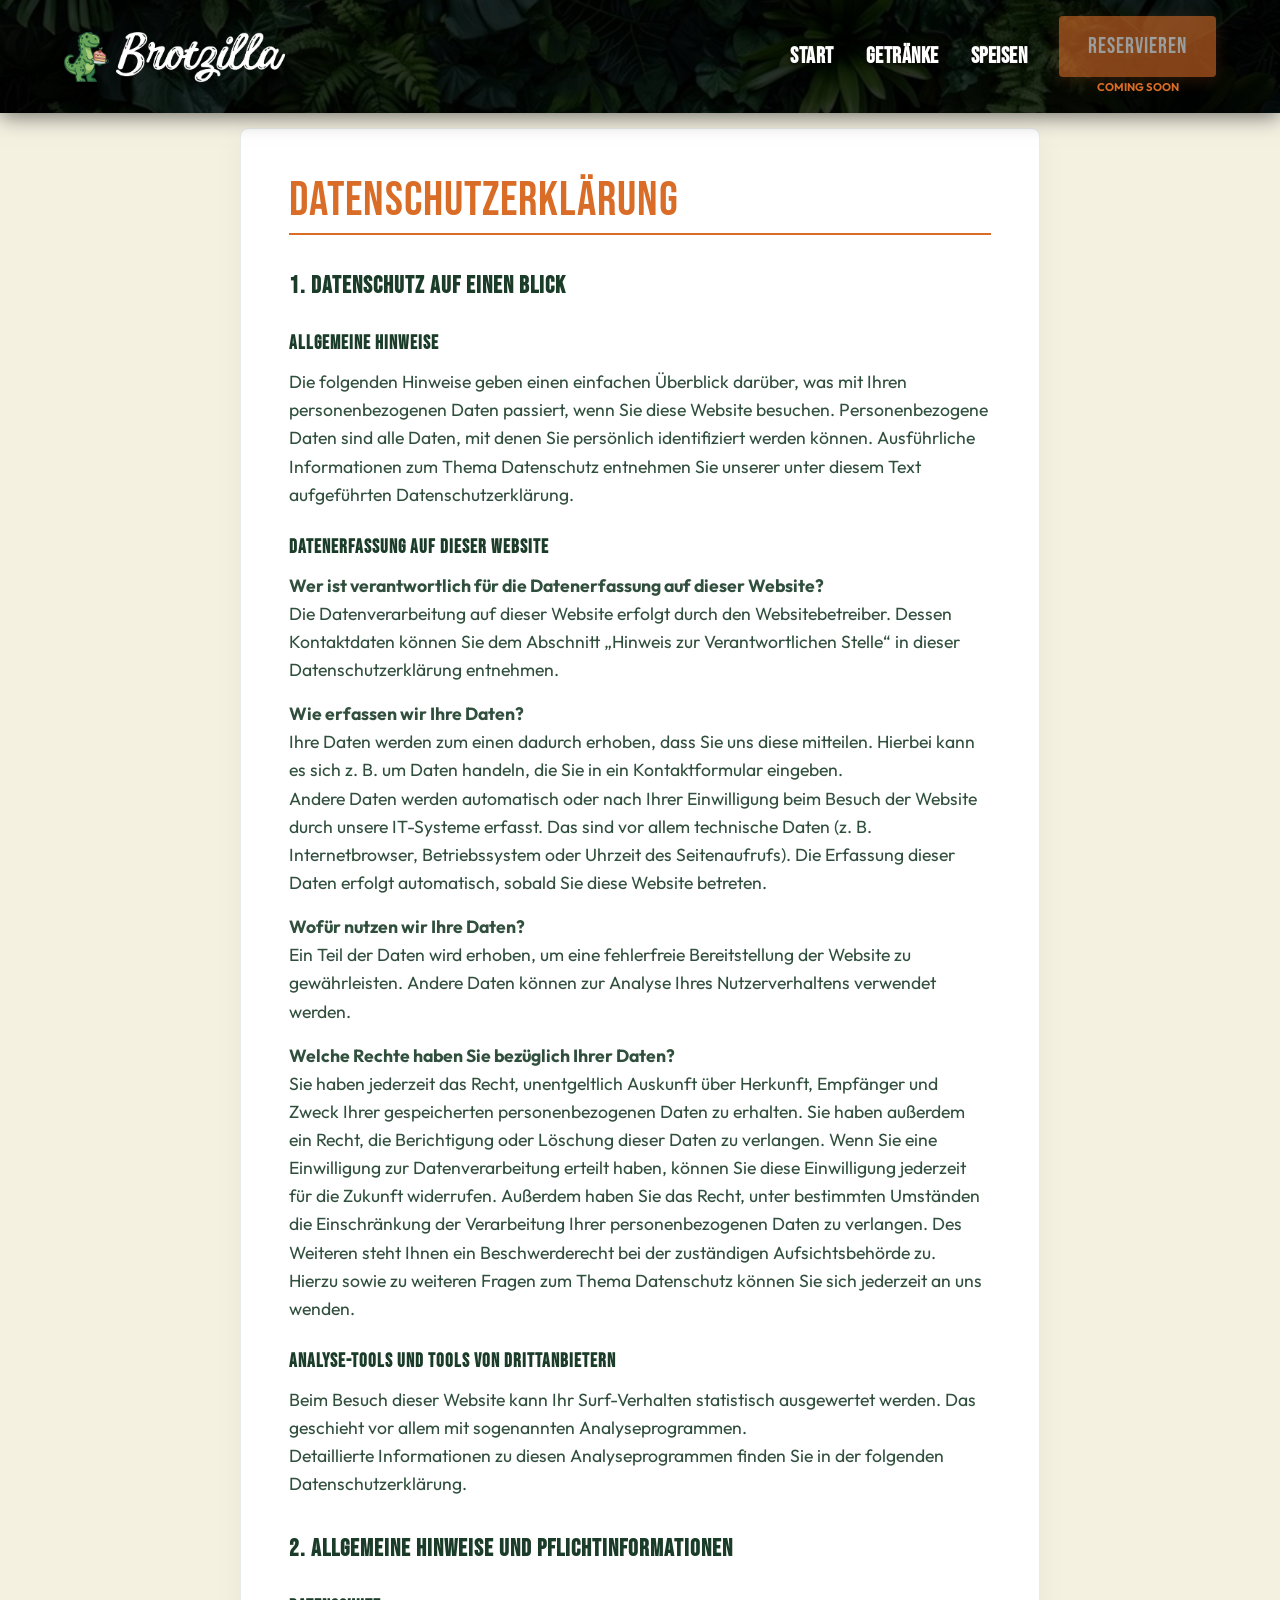
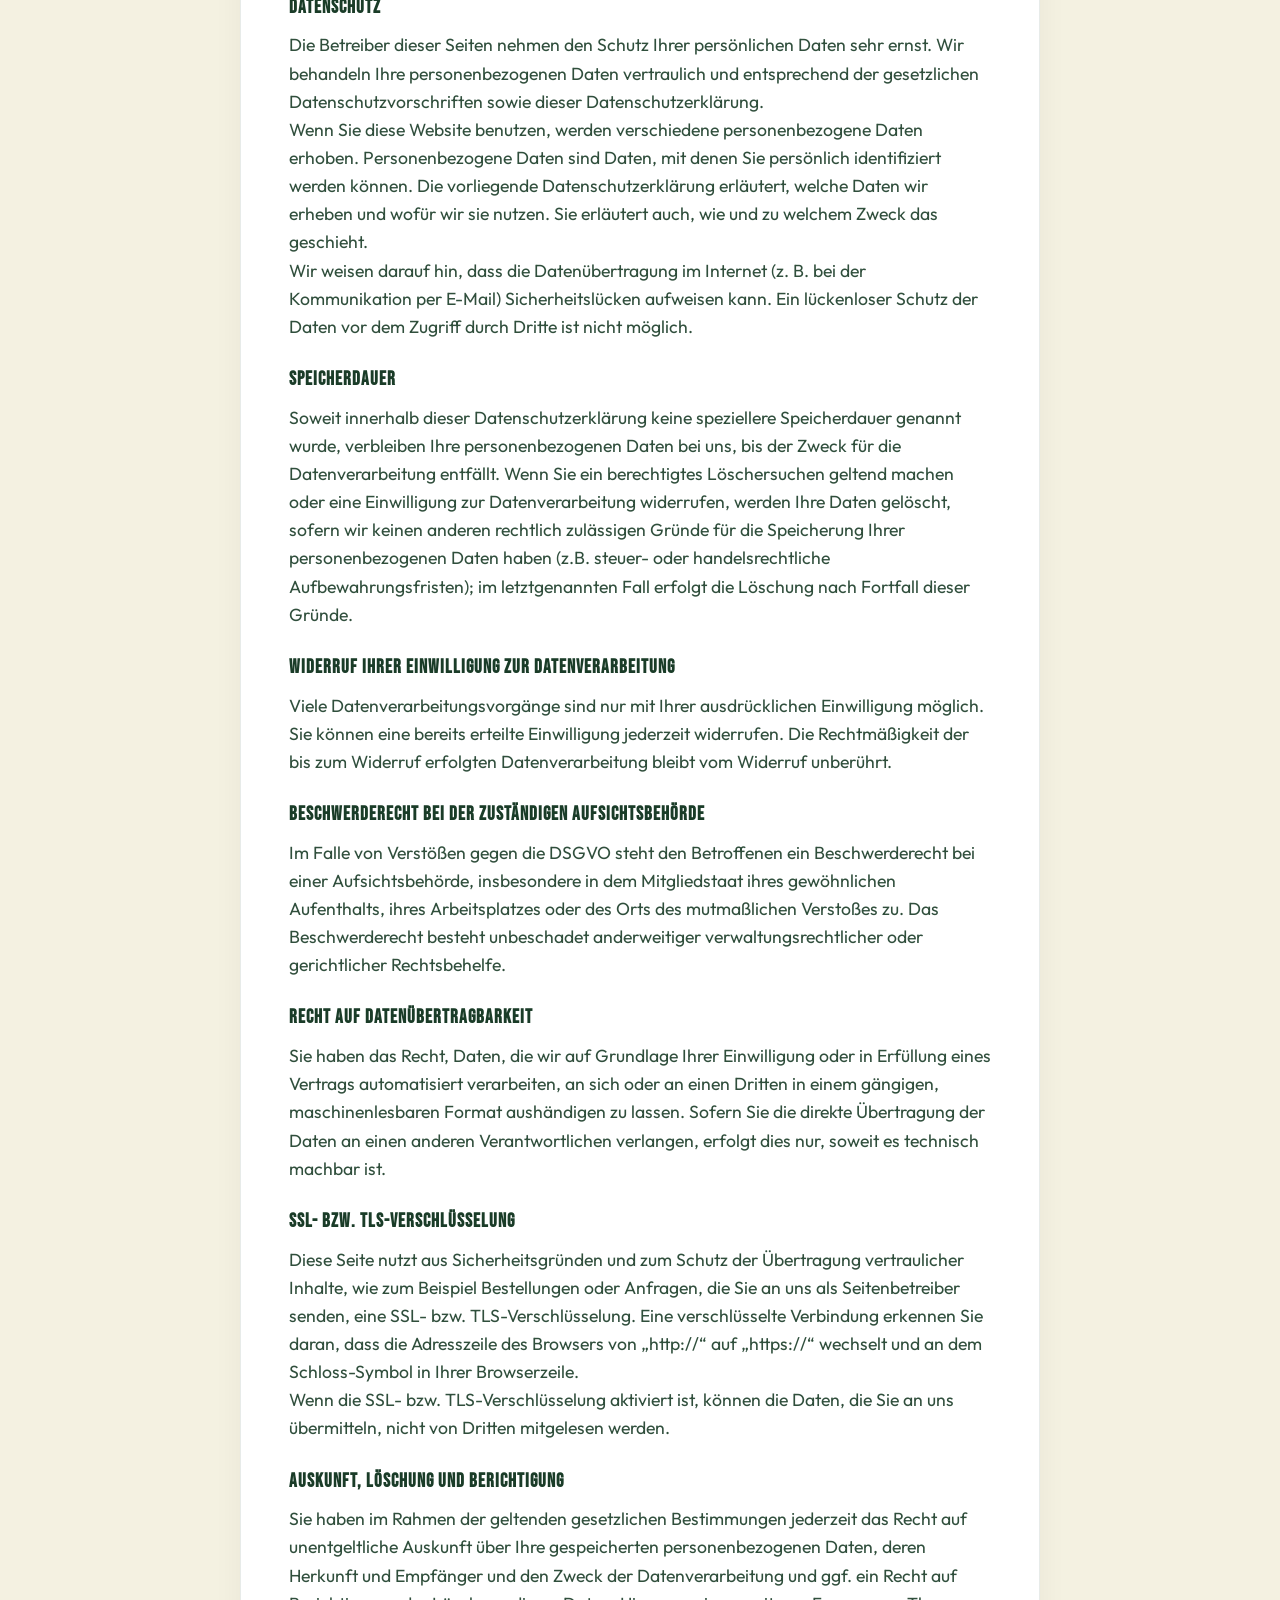
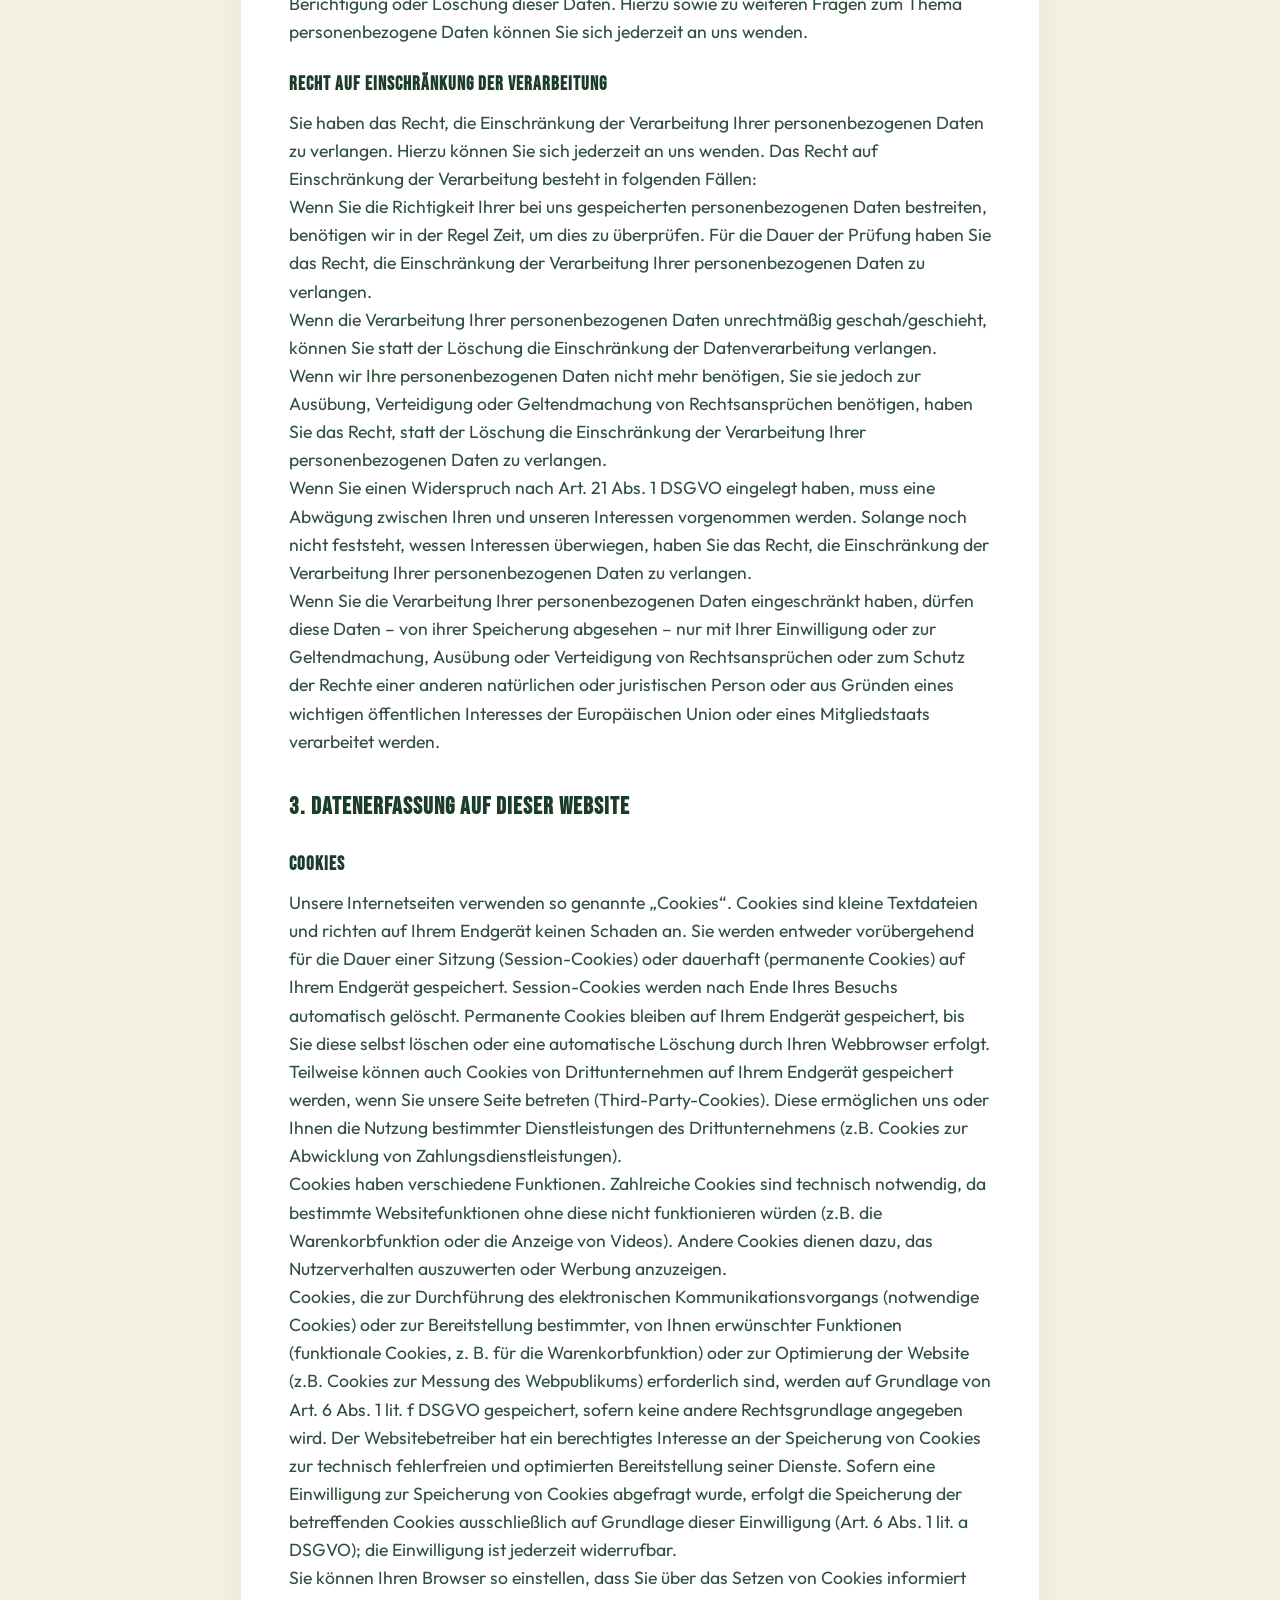
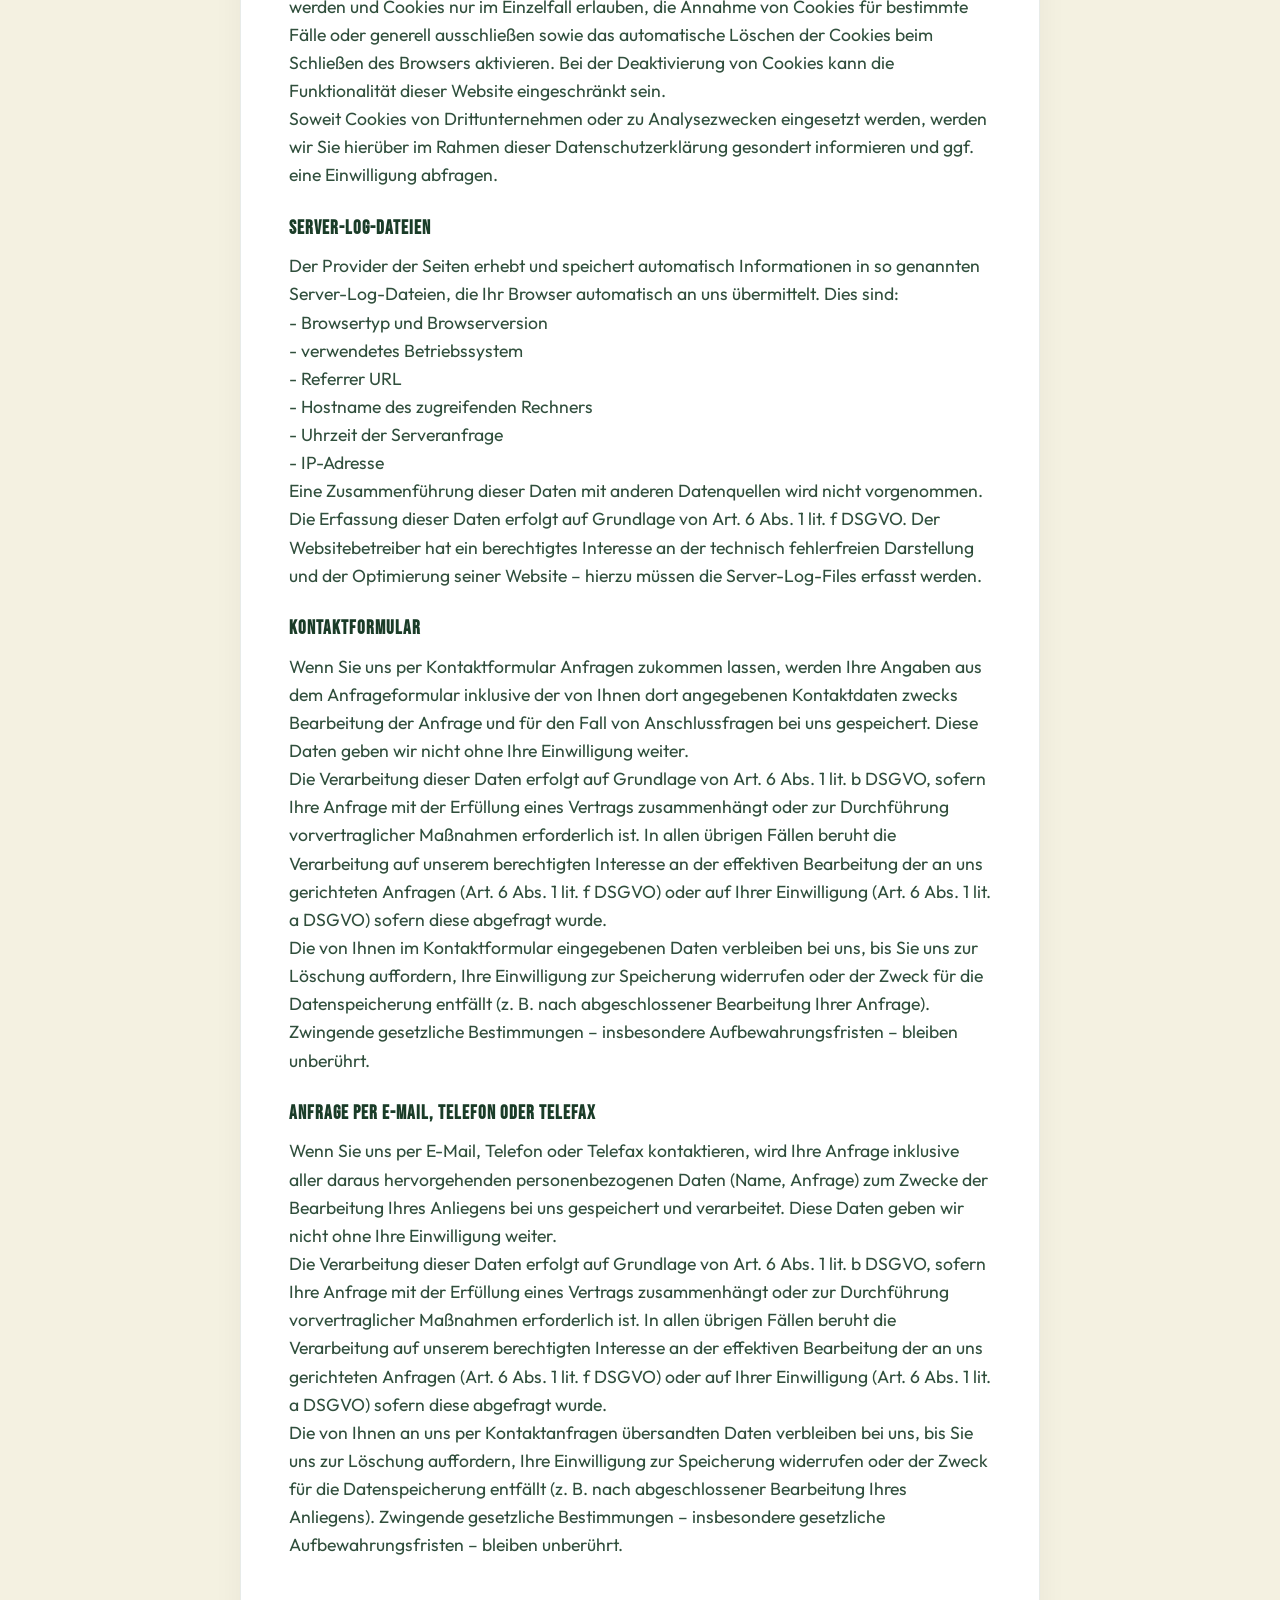
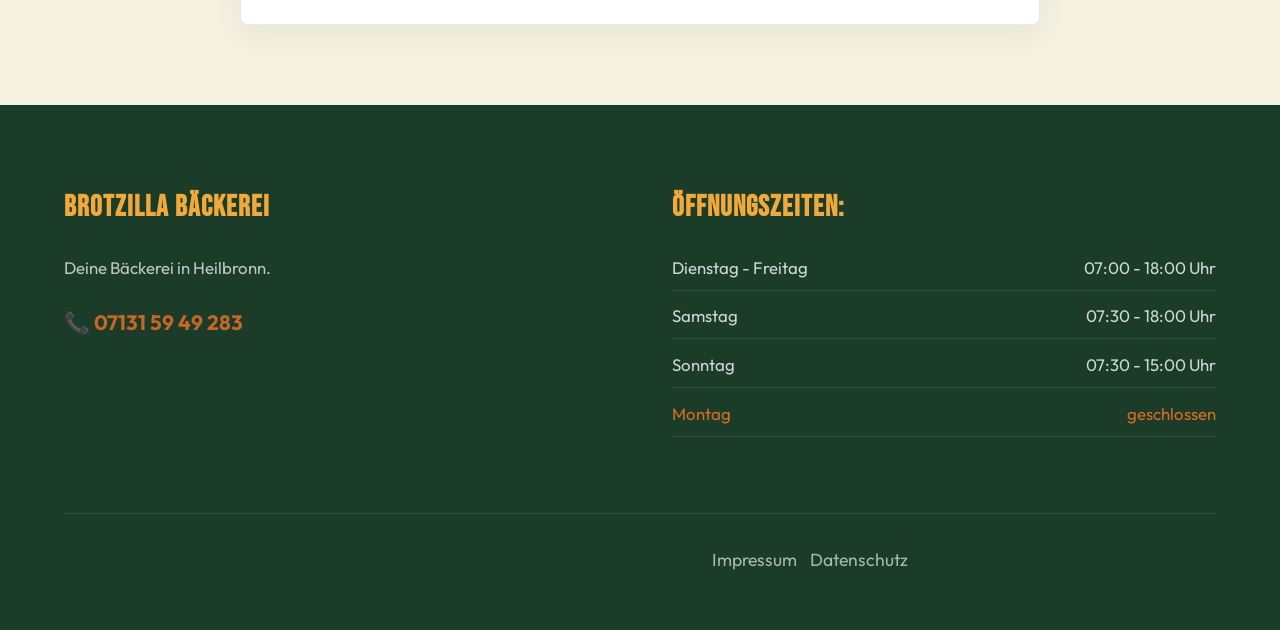
==== datenschutz.html @ c5f0e525 "Feat: Design-Fixes, Impressum, Datenschutz und Oeffnungszeiten" ====
<!DOCTYPE html>
<html lang="de">
<head>
    <meta charset="UTF-8">
    <meta name="viewport" content="width=device-width, initial-scale=1.0">
    <title>Datenschutzerklärung - Brotzilla</title>
    <meta name="description" content="Datenschutzerklärung der Brotzilla Bäckerei.">
    <link href="https://fonts.googleapis.com/css2?family=Bebas+Neue&family=Outfit:wght@300;400;600;800&display=swap" rel="stylesheet">
    <link rel="stylesheet" href="css/style.css">
    <style>
        .impressum-section {
            padding: 8rem 5% 5rem 5%;
            min-height: 70vh;
            background: var(--bg-color);
            color: var(--text-color);
        }
        .impressum-container {
            max-width: 800px;
            margin: 0 auto;
            background: #fff;
            padding: 3rem;
            border-radius: 8px;
            box-shadow: 0 10px 30px rgba(0,0,0,0.05);
            border: 1px solid var(--glass-border);
        }
        .impressum-container h1 {
            font-size: 3rem;
            color: var(--primary);
            margin-bottom: 2rem;
            border-bottom: 2px solid var(--primary);
            padding-bottom: 0.5rem;
        }
        .impressum-container h3 {
            font-size: 1.5rem;
            margin-top: 2rem;
            margin-bottom: 1rem;
            color: var(--text-color);
            font-family: var(--font-heading);
            letter-spacing: 1px;
        }
        .impressum-container h4 {
            font-size: 1.2rem;
            margin-top: 1.5rem;
            margin-bottom: 0.5rem;
            color: var(--text-color);
        }
        .impressum-container p {
            margin-bottom: 1rem;
            font-size: 1.1rem;
            line-height: 1.6;
        }
        @media (max-width: 768px) {
            .impressum-section { padding: 6rem 5% 3rem 5%; }
            .impressum-container { padding: 1.5rem; }
            .impressum-container h1 { font-size: 2.2rem; word-break: break-word; hyphens: auto; }
        }
    </style>
</head>
<body>
    <header class="navbar">
        <a href="index.html" class="logo">
            <img src="img/Element 2@2x.png" alt="Brotzilla Icon" class="logo-img">
            <img src="img/Element 1@2x.png" alt="Brotzilla" class="logo-img">
        </a>
        <nav>
            <div class="mobile-menu-toggle" id="mobile-menu">
                <span class="bar"></span>
                <span class="bar"></span>
                <span class="bar"></span>
            </div>
            <ul class="nav-links" id="nav-links">
                <li><a href="index.html">Start</a></li>
                <li><a href="getraenke.html">Getränke</a></li>
                <li><a href="speisen.html">Speisen</a></li>
                <li style="display: flex; flex-direction: column; align-items: center; gap: 2px;">
                    <span class="btn-primary" style="opacity: 0.6; cursor: not-allowed;">Reservieren</span>
                    <span style="font-size: 0.7rem; font-weight: bold; color: var(--primary); text-transform: uppercase;">Coming soon</span>
                </li>
                <li class="mobile-only" style="margin-top: 1.5rem;"><a href="impressum.html">Impressum</a></li>
                <li class="mobile-only"><a href="datenschutz.html">Datenschutz</a></li>
            </ul>
        </nav>
    </header>

    <main>
        <section class="impressum-section">
            <div class="impressum-container">
                <h1>Datenschutzerklärung</h1>
                
                <h3>1. Datenschutz auf einen Blick</h3>
                
                <h4>Allgemeine Hinweise</h4>
                <p>Die folgenden Hinweise geben einen einfachen Überblick darüber, was mit Ihren personenbezogenen Daten passiert, wenn Sie diese Website besuchen. Personenbezogene Daten sind alle Daten, mit denen Sie persönlich identifiziert werden können. Ausführliche Informationen zum Thema Datenschutz entnehmen Sie unserer unter diesem Text aufgeführten Datenschutzerklärung.</p>

                <h4>Datenerfassung auf dieser Website</h4>
                <p><strong>Wer ist verantwortlich für die Datenerfassung auf dieser Website?</strong><br>
                Die Datenverarbeitung auf dieser Website erfolgt durch den Websitebetreiber. Dessen Kontaktdaten können Sie dem Abschnitt „Hinweis zur Verantwortlichen Stelle“ in dieser Datenschutzerklärung entnehmen.</p>

                <p><strong>Wie erfassen wir Ihre Daten?</strong><br>
                Ihre Daten werden zum einen dadurch erhoben, dass Sie uns diese mitteilen. Hierbei kann es sich z. B. um Daten handeln, die Sie in ein Kontaktformular eingeben.<br>
                Andere Daten werden automatisch oder nach Ihrer Einwilligung beim Besuch der Website durch unsere IT-Systeme erfasst. Das sind vor allem technische Daten (z. B. Internetbrowser, Betriebssystem oder Uhrzeit des Seitenaufrufs). Die Erfassung dieser Daten erfolgt automatisch, sobald Sie diese Website betreten.</p>

                <p><strong>Wofür nutzen wir Ihre Daten?</strong><br>
                Ein Teil der Daten wird erhoben, um eine fehlerfreie Bereitstellung der Website zu gewährleisten. Andere Daten können zur Analyse Ihres Nutzerverhaltens verwendet werden.</p>

                <p><strong>Welche Rechte haben Sie bezüglich Ihrer Daten?</strong><br>
                Sie haben jederzeit das Recht, unentgeltlich Auskunft über Herkunft, Empfänger und Zweck Ihrer gespeicherten personenbezogenen Daten zu erhalten. Sie haben außerdem ein Recht, die Berichtigung oder Löschung dieser Daten zu verlangen. Wenn Sie eine Einwilligung zur Datenverarbeitung erteilt haben, können Sie diese Einwilligung jederzeit für die Zukunft widerrufen. Außerdem haben Sie das Recht, unter bestimmten Umständen die Einschränkung der Verarbeitung Ihrer personenbezogenen Daten zu verlangen. Des Weiteren steht Ihnen ein Beschwerderecht bei der zuständigen Aufsichtsbehörde zu.<br>
                Hierzu sowie zu weiteren Fragen zum Thema Datenschutz können Sie sich jederzeit an uns wenden.</p>

                <h4>Analyse-Tools und Tools von Drittanbietern</h4>
                <p>Beim Besuch dieser Website kann Ihr Surf-Verhalten statistisch ausgewertet werden. Das geschieht vor allem mit sogenannten Analyseprogrammen.<br>
                Detaillierte Informationen zu diesen Analyseprogrammen finden Sie in der folgenden Datenschutzerklärung.</p>

                <h3>2. Allgemeine Hinweise und Pflichtinformationen</h3>
                
                <h4>Datenschutz</h4>
                <p>Die Betreiber dieser Seiten nehmen den Schutz Ihrer persönlichen Daten sehr ernst. Wir behandeln Ihre personenbezogenen Daten vertraulich und entsprechend der gesetzlichen Datenschutzvorschriften sowie dieser Datenschutzerklärung.<br>
                Wenn Sie diese Website benutzen, werden verschiedene personenbezogene Daten erhoben. Personenbezogene Daten sind Daten, mit denen Sie persönlich identifiziert werden können. Die vorliegende Datenschutzerklärung erläutert, welche Daten wir erheben und wofür wir sie nutzen. Sie erläutert auch, wie und zu welchem Zweck das geschieht.<br>
                Wir weisen darauf hin, dass die Datenübertragung im Internet (z. B. bei der Kommunikation per E-Mail) Sicherheitslücken aufweisen kann. Ein lückenloser Schutz der Daten vor dem Zugriff durch Dritte ist nicht möglich.</p>

                <h4>Speicherdauer</h4>
                <p>Soweit innerhalb dieser Datenschutzerklärung keine speziellere Speicherdauer genannt wurde, verbleiben Ihre personenbezogenen Daten bei uns, bis der Zweck für die Datenverarbeitung entfällt. Wenn Sie ein berechtigtes Löschersuchen geltend machen oder eine Einwilligung zur Datenverarbeitung widerrufen, werden Ihre Daten gelöscht, sofern wir keinen anderen rechtlich zulässigen Gründe für die Speicherung Ihrer personenbezogenen Daten haben (z.B. steuer- oder handelsrechtliche Aufbewahrungsfristen); im letztgenannten Fall erfolgt die Löschung nach Fortfall dieser Gründe.</p>

                <h4>Widerruf Ihrer Einwilligung zur Datenverarbeitung</h4>
                <p>Viele Datenverarbeitungsvorgänge sind nur mit Ihrer ausdrücklichen Einwilligung möglich. Sie können eine bereits erteilte Einwilligung jederzeit widerrufen. Die Rechtmäßigkeit der bis zum Widerruf erfolgten Datenverarbeitung bleibt vom Widerruf unberührt.</p>

                <h4>Beschwerderecht bei der zuständigen Aufsichtsbehörde</h4>
                <p>Im Falle von Verstößen gegen die DSGVO steht den Betroffenen ein Beschwerderecht bei einer Aufsichtsbehörde, insbesondere in dem Mitgliedstaat ihres gewöhnlichen Aufenthalts, ihres Arbeitsplatzes oder des Orts des mutmaßlichen Verstoßes zu. Das Beschwerderecht besteht unbeschadet anderweitiger verwaltungsrechtlicher oder gerichtlicher Rechtsbehelfe.</p>

                <h4>Recht auf Datenübertragbarkeit</h4>
                <p>Sie haben das Recht, Daten, die wir auf Grundlage Ihrer Einwilligung oder in Erfüllung eines Vertrags automatisiert verarbeiten, an sich oder an einen Dritten in einem gängigen, maschinenlesbaren Format aushändigen zu lassen. Sofern Sie die direkte Übertragung der Daten an einen anderen Verantwortlichen verlangen, erfolgt dies nur, soweit es technisch machbar ist.</p>

                <h4>SSL- bzw. TLS-Verschlüsselung</h4>
                <p>Diese Seite nutzt aus Sicherheitsgründen und zum Schutz der Übertragung vertraulicher Inhalte, wie zum Beispiel Bestellungen oder Anfragen, die Sie an uns als Seitenbetreiber senden, eine SSL- bzw. TLS-Verschlüsselung. Eine verschlüsselte Verbindung erkennen Sie daran, dass die Adresszeile des Browsers von „http://“ auf „https://“ wechselt und an dem Schloss-Symbol in Ihrer Browserzeile.<br>
                Wenn die SSL- bzw. TLS-Verschlüsselung aktiviert ist, können die Daten, die Sie an uns übermitteln, nicht von Dritten mitgelesen werden.</p>

                <h4>Auskunft, Löschung und Berichtigung</h4>
                <p>Sie haben im Rahmen der geltenden gesetzlichen Bestimmungen jederzeit das Recht auf unentgeltliche Auskunft über Ihre gespeicherten personenbezogenen Daten, deren Herkunft und Empfänger und den Zweck der Datenverarbeitung und ggf. ein Recht auf Berichtigung oder Löschung dieser Daten. Hierzu sowie zu weiteren Fragen zum Thema personenbezogene Daten können Sie sich jederzeit an uns wenden.</p>

                <h4>Recht auf Einschränkung der Verarbeitung</h4>
                <p>Sie haben das Recht, die Einschränkung der Verarbeitung Ihrer personenbezogenen Daten zu verlangen. Hierzu können Sie sich jederzeit an uns wenden. Das Recht auf Einschränkung der Verarbeitung besteht in folgenden Fällen:<br>
                Wenn Sie die Richtigkeit Ihrer bei uns gespeicherten personenbezogenen Daten bestreiten, benötigen wir in der Regel Zeit, um dies zu überprüfen. Für die Dauer der Prüfung haben Sie das Recht, die Einschränkung der Verarbeitung Ihrer personenbezogenen Daten zu verlangen.<br>
                Wenn die Verarbeitung Ihrer personenbezogenen Daten unrechtmäßig geschah/geschieht, können Sie statt der Löschung die Einschränkung der Datenverarbeitung verlangen.<br>
                Wenn wir Ihre personenbezogenen Daten nicht mehr benötigen, Sie sie jedoch zur Ausübung, Verteidigung oder Geltendmachung von Rechtsansprüchen benötigen, haben Sie das Recht, statt der Löschung die Einschränkung der Verarbeitung Ihrer personenbezogenen Daten zu verlangen.<br>
                Wenn Sie einen Widerspruch nach Art. 21 Abs. 1 DSGVO eingelegt haben, muss eine Abwägung zwischen Ihren und unseren Interessen vorgenommen werden. Solange noch nicht feststeht, wessen Interessen überwiegen, haben Sie das Recht, die Einschränkung der Verarbeitung Ihrer personenbezogenen Daten zu verlangen.<br>
                Wenn Sie die Verarbeitung Ihrer personenbezogenen Daten eingeschränkt haben, dürfen diese Daten – von ihrer Speicherung abgesehen – nur mit Ihrer Einwilligung oder zur Geltendmachung, Ausübung oder Verteidigung von Rechtsansprüchen oder zum Schutz der Rechte einer anderen natürlichen oder juristischen Person oder aus Gründen eines wichtigen öffentlichen Interesses der Europäischen Union oder eines Mitgliedstaats verarbeitet werden.</p>

                <h3>3. Datenerfassung auf dieser Website</h3>
                
                <h4>Cookies</h4>
                <p>Unsere Internetseiten verwenden so genannte „Cookies“. Cookies sind kleine Textdateien und richten auf Ihrem Endgerät keinen Schaden an. Sie werden entweder vorübergehend für die Dauer einer Sitzung (Session-Cookies) oder dauerhaft (permanente Cookies) auf Ihrem Endgerät gespeichert. Session-Cookies werden nach Ende Ihres Besuchs automatisch gelöscht. Permanente Cookies bleiben auf Ihrem Endgerät gespeichert, bis Sie diese selbst löschen oder eine automatische Löschung durch Ihren Webbrowser erfolgt.<br>
                Teilweise können auch Cookies von Drittunternehmen auf Ihrem Endgerät gespeichert werden, wenn Sie unsere Seite betreten (Third-Party-Cookies). Diese ermöglichen uns oder Ihnen die Nutzung bestimmter Dienstleistungen des Drittunternehmens (z.B. Cookies zur Abwicklung von Zahlungsdienstleistungen).<br>
                Cookies haben verschiedene Funktionen. Zahlreiche Cookies sind technisch notwendig, da bestimmte Websitefunktionen ohne diese nicht funktionieren würden (z.B. die Warenkorbfunktion oder die Anzeige von Videos). Andere Cookies dienen dazu, das Nutzerverhalten auszuwerten oder Werbung anzuzeigen.<br>
                Cookies, die zur Durchführung des elektronischen Kommunikationsvorgangs (notwendige Cookies) oder zur Bereitstellung bestimmter, von Ihnen erwünschter Funktionen (funktionale Cookies, z. B. für die Warenkorbfunktion) oder zur Optimierung der Website (z.B. Cookies zur Messung des Webpublikums) erforderlich sind, werden auf Grundlage von Art. 6 Abs. 1 lit. f DSGVO gespeichert, sofern keine andere Rechtsgrundlage angegeben wird. Der Websitebetreiber hat ein berechtigtes Interesse an der Speicherung von Cookies zur technisch fehlerfreien und optimierten Bereitstellung seiner Dienste. Sofern eine Einwilligung zur Speicherung von Cookies abgefragt wurde, erfolgt die Speicherung der betreffenden Cookies ausschließlich auf Grundlage dieser Einwilligung (Art. 6 Abs. 1 lit. a DSGVO); die Einwilligung ist jederzeit widerrufbar.<br>
                Sie können Ihren Browser so einstellen, dass Sie über das Setzen von Cookies informiert werden und Cookies nur im Einzelfall erlauben, die Annahme von Cookies für bestimmte Fälle oder generell ausschließen sowie das automatische Löschen der Cookies beim Schließen des Browsers aktivieren. Bei der Deaktivierung von Cookies kann die Funktionalität dieser Website eingeschränkt sein.<br>
                Soweit Cookies von Drittunternehmen oder zu Analysezwecken eingesetzt werden, werden wir Sie hierüber im Rahmen dieser Datenschutzerklärung gesondert informieren und ggf. eine Einwilligung abfragen.</p>

                <h4>Server-Log-Dateien</h4>
                <p>Der Provider der Seiten erhebt und speichert automatisch Informationen in so genannten Server-Log-Dateien, die Ihr Browser automatisch an uns übermittelt. Dies sind:<br>
                - Browsertyp und Browserversion<br>
                - verwendetes Betriebssystem<br>
                - Referrer URL<br>
                - Hostname des zugreifenden Rechners<br>
                - Uhrzeit der Serveranfrage<br>
                - IP-Adresse<br>
                Eine Zusammenführung dieser Daten mit anderen Datenquellen wird nicht vorgenommen.<br>
                Die Erfassung dieser Daten erfolgt auf Grundlage von Art. 6 Abs. 1 lit. f DSGVO. Der Websitebetreiber hat ein berechtigtes Interesse an der technisch fehlerfreien Darstellung und der Optimierung seiner Website – hierzu müssen die Server-Log-Files erfasst werden.</p>

                <h4>Kontaktformular</h4>
                <p>Wenn Sie uns per Kontaktformular Anfragen zukommen lassen, werden Ihre Angaben aus dem Anfrageformular inklusive der von Ihnen dort angegebenen Kontaktdaten zwecks Bearbeitung der Anfrage und für den Fall von Anschlussfragen bei uns gespeichert. Diese Daten geben wir nicht ohne Ihre Einwilligung weiter.<br>
                Die Verarbeitung dieser Daten erfolgt auf Grundlage von Art. 6 Abs. 1 lit. b DSGVO, sofern Ihre Anfrage mit der Erfüllung eines Vertrags zusammenhängt oder zur Durchführung vorvertraglicher Maßnahmen erforderlich ist. In allen übrigen Fällen beruht die Verarbeitung auf unserem berechtigten Interesse an der effektiven Bearbeitung der an uns gerichteten Anfragen (Art. 6 Abs. 1 lit. f DSGVO) oder auf Ihrer Einwilligung (Art. 6 Abs. 1 lit. a DSGVO) sofern diese abgefragt wurde.<br>
                Die von Ihnen im Kontaktformular eingegebenen Daten verbleiben bei uns, bis Sie uns zur Löschung auffordern, Ihre Einwilligung zur Speicherung widerrufen oder der Zweck für die Datenspeicherung entfällt (z. B. nach abgeschlossener Bearbeitung Ihrer Anfrage). Zwingende gesetzliche Bestimmungen – insbesondere Aufbewahrungsfristen – bleiben unberührt.</p>

                <h4>Anfrage per E-Mail, Telefon oder Telefax</h4>
                <p>Wenn Sie uns per E-Mail, Telefon oder Telefax kontaktieren, wird Ihre Anfrage inklusive aller daraus hervorgehenden personenbezogenen Daten (Name, Anfrage) zum Zwecke der Bearbeitung Ihres Anliegens bei uns gespeichert und verarbeitet. Diese Daten geben wir nicht ohne Ihre Einwilligung weiter.<br>
                Die Verarbeitung dieser Daten erfolgt auf Grundlage von Art. 6 Abs. 1 lit. b DSGVO, sofern Ihre Anfrage mit der Erfüllung eines Vertrags zusammenhängt oder zur Durchführung vorvertraglicher Maßnahmen erforderlich ist. In allen übrigen Fällen beruht die Verarbeitung auf unserem berechtigten Interesse an der effektiven Bearbeitung der an uns gerichteten Anfragen (Art. 6 Abs. 1 lit. f DSGVO) oder auf Ihrer Einwilligung (Art. 6 Abs. 1 lit. a DSGVO) sofern diese abgefragt wurde.<br>
                Die von Ihnen an uns per Kontaktanfragen übersandten Daten verbleiben bei uns, bis Sie uns zur Löschung auffordern, Ihre Einwilligung zur Speicherung widerrufen oder der Zweck für die Datenspeicherung entfällt (z. B. nach abgeschlossener Bearbeitung Ihres Anliegens). Zwingende gesetzliche Bestimmungen – insbesondere gesetzliche Aufbewahrungsfristen – bleiben unberührt.</p>
            </div>
        </section>
    </main>

    <footer class="main-footer" id="contact">
        <div class="footer-container">
            <div class="footer-info">
                <h3>Brotzilla Bäckerei</h3>
                <p>Deine Bäckerei in Heilbronn.</p>
                <p class="phone-number"><a href="tel:+4971315949283">📞 07131 59 49 283</a></p>
            </div>
            <div class="footer-hours">
                <h3>Öffnungszeiten:</h3>
                <ul>
                    <li><span>Dienstag - Freitag</span><span>07:00 - 18:00 Uhr</span></li>
                    <li><span>Samstag</span><span>07:30 - 18:00 Uhr</span></li>
                    <li><span>Sonntag</span><span>07:30 - 15:00 Uhr</span></li>
                    <li class="closed"><span>Montag</span><span>geschlossen</span></li>
                </ul>
            </div>
        </div>
        <div class="footer-bottom">
            <p>&copy; 2026 Brotzilla. Alle Rechte vorbehalten. | <a href="impressum.html" style="color: rgba(255,255,255,0.7); text-decoration: none;">Impressum</a> | <a href="datenschutz.html" style="color: rgba(255,255,255,0.7); text-decoration: none;">Datenschutz</a></p>
        </div>
    </footer>

    <script src="js/main.js"></script>
</body>
</html>
---- css/style.css ----
/* Design System & Variables - Flyer Redesign */
:root {
    --bg-color: #f4f1e1; /* Helles Creme/Beige vom Flyer */
    --text-color: #1a3c28; /* Dunkles Olivgrün für normalen Text */
    --primary: #d96c27; /* Kräftiges Flyer-Orange/Rostrot */
    --primary-hover: #b8551b;
    --highlight: #f2a93b; /* Gelb-Orange für Mittagsangebote */
    --glass-border: rgba(26, 60, 40, 0.1);
    --font-main: 'Outfit', sans-serif;
    --font-heading: 'Bebas Neue', sans-serif;
    --transition: all 0.3s cubic-bezier(0.4, 0, 0.2, 1);
}

* {
    margin: 0;
    padding: 0;
    box-sizing: border-box;
}

body {
    font-family: var(--font-main);
    background-color: var(--bg-color);
    color: var(--text-color);
    line-height: 1.6;
    overflow-x: hidden;
    position: relative;
}

/* Tropische Blatt-Dekorationen via CSS (vereinfacht) */
body::after {
    content: '';
    position: fixed;
    top: -50px;
    right: -50px;
    width: 300px;
    height: 300px;
    background: radial-gradient(circle at top right, rgba(26, 60, 40, 0.05) 0%, transparent 70%);
    border-radius: 50%;
    z-index: -1;
    pointer-events: none;
}

body::before {
    content: '';
    position: fixed;
    bottom: -100px;
    left: -100px;
    width: 400px;
    height: 400px;
    background: radial-gradient(circle at bottom left, rgba(217, 108, 39, 0.05) 0%, transparent 70%);
    border-radius: 50%;
    z-index: -1;
    pointer-events: none;
}

/* ── Scroll Animations ── */
.reveal, .reveal-left, .reveal-right {
    opacity: 0;
    transform: translateY(30px);
    transition: opacity 0.75s ease, transform 0.75s ease;
}
.reveal-left { transform: translateX(-40px); }
.reveal-right { transform: translateX(40px); }

.reveal.visible, .reveal-left.visible, .reveal-right.visible {
    opacity: 1;
    transform: translate(0, 0);
}
.delay-1 { transition-delay: 0.1s; }
.delay-2 { transition-delay: 0.2s; }
.delay-3 { transition-delay: 0.3s; }

/* ── Section Divider ── */
.section-divider {
    height: 2px;
    background: var(--text-color);
    opacity: 0.1;
    margin: 0 5%;
}

/* ── Typography ── */
h1, h2, h3, h4, .menu-title, .category-title {
    font-family: var(--font-heading);
    letter-spacing: 1px;
}

h1 {
    font-size: clamp(3rem, 6vw, 5rem);
    font-weight: 400; /* Bebas Neue is already bold */
    line-height: 1;
    margin-bottom: 0.75rem;
    color: var(--primary);
    text-transform: uppercase;
}

p {
    font-size: 1.1rem;
    color: var(--text-color);
    margin-bottom: 1.5rem;
    opacity: 0.9;
}

/* ── Navbar ── */
.navbar {
    display: flex;
    justify-content: space-between;
    align-items: center;
    padding: 1rem 5%;
    position: fixed;
    width: 100%;
    top: 0;
    z-index: 1000;
    /* Hintergrundbild einfügen */
    background-image: url('../img/image.png');
    background-size: cover;
    background-position: center;
    border-bottom: none;
    transition: var(--transition);
    /* Dauerhaft abdunkeln, damit die Schrift lesbar bleibt */
    box-shadow: inset 0 0 0 2000px rgba(0, 0, 0, 0.8), 0 4px 20px rgba(0,0,0,0.5);
}

.logo {
    display: flex;
    align-items: center;
    gap: 0.4rem;
    text-decoration: none;
}

.logo-img {
    height: 50px;
    width: auto;
    object-fit: contain;
    filter: drop-shadow(0 2px 4px rgba(0,0,0,0.1));
}

.nav-links {
    list-style: none;
    display: flex;
    gap: 2rem;
    align-items: center;
}

.nav-links a {
    text-decoration: none;
    color: #fff;
    text-shadow: 0 2px 4px rgba(0,0,0,0.8);
    font-weight: 600;
    font-size: 1.05rem;
    letter-spacing: 0.5px;
    transition: var(--transition);
    text-transform: uppercase;
    font-family: var(--font-heading);
    font-size: 1.4rem;
}

.nav-links a:hover:not(.btn-primary) {
    color: var(--primary);
}

/* ── Buttons ── */
.btn-primary, .btn-secondary {
    display: inline-flex;
    align-items: center;
    justify-content: center;
    gap: 0.4rem;
    padding: 0.8rem 1.8rem;
    border-radius: 4px; /* Eckiger, passend zum Flyer */
    font-family: var(--font-heading);
    font-size: 1.4rem;
    letter-spacing: 1px;
    text-decoration: none;
    text-transform: uppercase;
    transition: var(--transition);
    cursor: pointer;
    border: none;
}

.btn-primary {
    background: var(--primary);
    color: #fff !important;
    box-shadow: 0 4px 15px rgba(217, 108, 39, 0.3);
}

.btn-primary:hover {
    background: var(--primary-hover);
    transform: translateY(-2px);
    box-shadow: 0 6px 20px rgba(217, 108, 39, 0.4);
}

.btn-secondary {
    background: transparent;
    color: var(--text-color) !important;
    border: 2px solid var(--text-color);
}

.btn-secondary:hover {
    background: var(--text-color);
    color: #fff !important;
    transform: translateY(-2px);
}

/* ── Hero ── */
.hero {
    min-height: 100vh;
    display: flex;
    flex-direction: column;
    padding-top: 5.5rem;
    position: relative;
    overflow: hidden;
}

.hero-slider-wrapper {
    position: relative;
    flex: 1;
    min-height: 60vh;
    overflow: hidden;
    margin: 0 5% 2rem 5%;
    border-radius: 12px;
    box-shadow: 0 10px 30px rgba(0,0,0,0.1);
}

.slide::after {
    content: '';
    position: absolute;
    inset: 0;
    background: linear-gradient(to right, rgba(26, 60, 40, 0.8) 0%, rgba(26, 60, 40, 0.2) 60%, transparent 100%);
    z-index: 1;
    pointer-events: none;
}

.hero-slider {
    position: absolute;
    inset: 0;
    z-index: 0;
}

.hero-slider .slide {
    position: absolute;
    inset: 0;
    background-size: cover;
    background-position: center;
    opacity: 0;
    transition: opacity 1.5s ease-in-out;
}

.hero-slider .slide.active { opacity: 1; }

.slider-btn {
    position: absolute;
    top: 50%;
    transform: translateY(-50%);
    z-index: 3;
    background: rgba(255,255,255,0.9);
    border: none;
    color: var(--text-color);
    font-size: 2rem;
    width: 48px;
    height: 48px;
    border-radius: 50%;
    cursor: pointer;
    display: flex;
    align-items: center;
    justify-content: center;
    transition: var(--transition);
    box-shadow: 0 4px 10px rgba(0,0,0,0.1);
}

.slider-btn:hover {
    background: var(--primary);
    color: #fff;
    transform: translateY(-50%) scale(1.1);
}

.slider-btn-left  { left: 1rem; }
.slider-btn-right { right: 1rem; }

.slider-dots {
    position: absolute;
    bottom: 1.5rem;
    right: 2rem;
    z-index: 3;
    display: flex;
    gap: 8px;
}

.slider-dots .dot {
    width: 10px;
    height: 10px;
    border-radius: 50%;
    background: rgba(255,255,255,0.5);
    cursor: pointer;
    transition: var(--transition);
}

.slider-dots .dot.active {
    background: var(--primary);
    transform: scale(1.3);
}

.hero-text-overlay {
    position: absolute;
    bottom: 2.5rem;
    left: 2.5rem;
    z-index: 2;
    max-width: 600px;
    padding: 1.5rem 2rem;
}

.hero-text-overlay h1 {
    font-size: clamp(2.5rem, 5vw, 4rem);
    color: #fff;
    text-shadow: 0 4px 15px rgba(0,0,0,0.9);
    margin-bottom: 0.5rem;
}

.hero-text-overlay p {
    color: #fff;
    font-size: 1.1rem;
    text-shadow: 0 2px 10px rgba(0,0,0,0.9);
    opacity: 0.95;
}

.hero-buttons {
    display: flex;
    gap: 1rem;
    padding: 0 5% 3rem 5%;
    flex-wrap: wrap;
    justify-content: center;
}

/* ── Section Titles ── */
.section-title, .menu-title {
    font-size: clamp(2.5rem, 5vw, 4rem);
    color: var(--primary);
    text-align: center;
    margin-bottom: 2rem;
    padding-bottom: 1rem;
    position: relative;
    border: none;
    box-shadow: none;
}

.menu-title span {
    font-family: var(--font-main);
    color: var(--text-color) !important;
    font-weight: 600;
}

/* ── Reviews Section ── */
.reviews-section {
    padding: 5rem 5%;
    background: #fff;
}

.reviews-summary {
    display: flex;
    flex-direction: column;
    align-items: center;
    gap: 0.4rem;
    margin-bottom: 3rem;
}

.reviews-rating-big {
    font-size: 4.5rem;
    font-family: var(--font-heading);
    color: var(--primary);
    line-height: 1;
}

.reviews-stars-big {
    font-size: 1.8rem;
    color: var(--highlight);
    letter-spacing: 3px;
}

.reviews-count {
    color: var(--text-color);
    font-size: 0.9rem;
    opacity: 0.6;
}

.reviews-grid {
    display: grid;
    grid-template-columns: repeat(auto-fill, minmax(300px, 1fr));
    gap: 1.5rem;
}

.review-card {
    background: var(--bg-color);
    border: 1px solid var(--glass-border);
    border-radius: 8px;
    padding: 1.8rem;
    display: flex;
    flex-direction: column;
    gap: 1rem;
    transition: var(--transition);
}

.review-card:hover {
    transform: translateY(-5px);
    box-shadow: 0 12px 24px rgba(0,0,0,0.06);
    border-color: rgba(217, 108, 39, 0.3);
}

.review-header {
    display: flex;
    align-items: center;
    gap: 1rem;
}

.review-avatar {
    width: 48px;
    height: 48px;
    border-radius: 50%;
    object-fit: cover;
    border: 2px solid #fff;
    box-shadow: 0 2px 5px rgba(0,0,0,0.1);
}

.review-author {
    font-weight: 700;
    color: var(--text-color);
}

.review-date {
    color: var(--text-color);
    opacity: 0.5;
    font-size: 0.8rem;
}

.review-stars {
    color: var(--highlight);
    font-size: 1.1rem;
    letter-spacing: 2px;
}

.review-text {
    color: var(--text-color);
    opacity: 0.8;
    font-size: 0.95rem;
    line-height: 1.6;
}

/* ── Location Section ── */
.location-section {
    padding: 5rem 5%;
}

.location-grid {
    display: grid;
    grid-template-columns: 1fr 350px;
    gap: 2rem;
    align-items: stretch;
}

.location-map {
    border-radius: 8px;
    overflow: hidden;
    border: 1px solid var(--glass-border);
    min-height: 400px;
    box-shadow: 0 10px 30px rgba(0,0,0,0.05);
}

.location-info {
    background: #fff;
    padding: 3rem 2rem;
    border-radius: 8px;
    border: 1px solid var(--glass-border);
    text-align: center;
    display: flex;
    flex-direction: column;
    justify-content: center;
    align-items: center;
    gap: 1.5rem;
    box-shadow: 0 10px 30px rgba(0,0,0,0.05);
}

.location-info h3 {
    color: var(--text-color);
    font-size: 2.2rem;
}

.location-info p {
    color: var(--text-color);
    font-size: 1.1rem;
    margin-bottom: 0;
}

/* ── Menu Section (Speisen & Getränke) ── */
.menu-section {
    padding: 5rem 5%;
    min-height: 100vh;
    display: flex;
    justify-content: center;
}

.menu-container {
    width: 100%;
    max-width: 900px;
}

.menu-category {
    margin-bottom: 3.5rem;
}

.category-title {
    font-size: 2rem;
    color: var(--text-color);
    margin-bottom: 1.5rem;
    padding-bottom: 0.5rem;
    border-bottom: 2px solid var(--text-color);
}

.menu-list {
    list-style: none;
    display: flex;
    flex-direction: column;
}

.menu-item {
    display: grid;
    grid-template-columns: 40px 1fr auto auto;
    align-items: baseline;
    gap: 1rem;
    font-size: 1.1rem;
    font-weight: 700;
    text-transform: uppercase;
    padding: 1rem 0;
    border-bottom: 1px dashed rgba(26, 60, 40, 0.2);
}

.menu-item.price-two-cols {
    grid-template-columns: 40px 1fr 80px 80px;
}

.item-number {
    color: var(--primary);
    font-family: var(--font-heading);
    font-size: 1.4rem;
}

.item-name {
    color: var(--text-color);
    font-weight: 800;
}

.item-name-group {
    display: flex;
    flex-direction: column;
    color: var(--text-color);
    line-height: 1.3;
}

.item-name-group span:first-child {
    font-weight: 800;
}

.item-volume {
    color: var(--text-color);
    opacity: 0.6;
    font-size: 0.95rem;
    text-align: right;
}

.item-price {
    color: var(--primary);
    text-align: right;
    min-width: 70px;
    font-family: var(--font-heading);
    font-size: 1.6rem;
}

/* Highlight Box (Mittagsangebote / Torten) */
.highlight-box {
    background: var(--highlight) !important;
    border: none !important;
    border-radius: 8px !important;
    padding: 2.5rem !important;
    box-shadow: 0 10px 25px rgba(242, 169, 59, 0.3);
    color: var(--text-color) !important;
}

.highlight-box .menu-title,
.highlight-box h2,
.highlight-box p {
    color: var(--text-color) !important;
    text-shadow: none !important;
}

.highlight-box .menu-title {
    font-size: 3rem !important;
}

/* ── Mobile Menu Toggle ── */
.mobile-menu-toggle {
    display: none;
    flex-direction: column;
    cursor: pointer;
    gap: 6px;
    position: relative;
    z-index: 1001;
}

.mobile-menu-toggle .bar {
    width: 28px;
    height: 3px;
    background-color: #fff;
    box-shadow: 0 1px 3px rgba(0,0,0,0.8);
    border-radius: 3px;
    transition: var(--transition);
}

/* ── Footer ── */
.main-footer {
    background: var(--text-color);
    color: #fff;
    padding: 5rem 5% 2rem;
    position: relative;
}

.footer-container {
    max-width: 1200px;
    margin: 0 auto;
    display: grid;
    grid-template-columns: repeat(auto-fit, minmax(280px, 1fr));
    gap: 4rem;
    margin-bottom: 4rem;
}

.footer-info h3, .footer-hours h3 {
    color: var(--highlight);
    font-size: 1.8rem;
    margin-bottom: 1.5rem;
}

.footer-info p {
    color: rgba(255,255,255,0.8);
    font-size: 1.05rem;
}

.phone-number {
    color: var(--primary) !important;
    font-size: 1.3rem !important;
    margin-top: 1rem !important;
    font-weight: bold;
}

.phone-number a {
    color: inherit;
    text-decoration: none;
    transition: var(--transition);
}

.phone-number a:hover {
    color: #fff;
}

.footer-hours ul {
    list-style: none;
}

.footer-hours li {
    display: flex;
    justify-content: space-between;
    margin-bottom: 0.8rem;
    color: rgba(255,255,255,0.8);
    font-size: 1.05rem;
    padding-bottom: 0.5rem;
    border-bottom: 1px solid rgba(255,255,255,0.1);
}

.footer-hours li.closed {
    color: var(--primary);
}

.promo-box, .service-box {
    padding: 1.8rem;
    border-radius: 6px;
    background: rgba(255,255,255,0.05);
    border: 1px solid rgba(255,255,255,0.1);
    text-align: center;
    margin-bottom: 1.5rem;
}

.promo-box p, .service-box p {
    color: rgba(255,255,255,0.9);
    font-size: 1rem;
    line-height: 1.6;
    margin: 0;
}

.footer-bottom {
    text-align: center;
    padding-top: 2rem;
    border-top: 1px solid rgba(255,255,255,0.1);
    color: rgba(255,255,255,0.4);
    font-size: 0.9rem;
}

/* ── Utility Classes ── */
@media (min-width: 769px) {
    .mobile-only {
        display: none !important;
    }
}

/* ── Responsive ── */
@media (max-width: 768px) {
    .hero {
        padding-top: 5rem;
    }

    .hero-slider-wrapper {
        margin: 0 0 2rem 0;
        border-radius: 0;
        height: 50vh;
        min-height: 350px;
    }

    .hero-text-overlay {
        left: 1.5rem;
        bottom: 1.5rem;
        right: 1.5rem;
    }

    .hero-text-overlay h1 {
        font-size: 2.5rem;
    }

    .mobile-menu-toggle { display: flex; }

    .nav-links {
        display: flex;
        flex-direction: column;
        position: fixed;
        top: 0;
        right: -100%;
        width: 100%;
        height: 100vh;
        background: var(--bg-color);
        justify-content: center;
        align-items: center;
        transition: right 0.4s ease;
        z-index: 1000;
        gap: 2.5rem;
    }

    .nav-links.active { right: 0; }

    .nav-links a { 
        font-size: 2rem; 
        color: #222; 
        text-shadow: none;
    }

    .mobile-menu-toggle.active .bar:nth-child(1) { transform: translateY(9px) rotate(45deg); }
    .mobile-menu-toggle.active .bar:nth-child(2) { opacity: 0; }
    .mobile-menu-toggle.active .bar:nth-child(3) { transform: translateY(-9px) rotate(-45deg); }

    .location-grid { grid-template-columns: 1fr; }
    .location-map  { min-height: 300px; }

    .menu-item {
        grid-template-columns: 30px 1fr auto;
        font-size: 1rem;
    }
    .menu-item.price-two-cols {
        grid-template-columns: 30px 1fr 60px 60px;
    }
    .item-name, .item-name-group { grid-column: 2 / 3; }
    .item-volume {
        grid-column: 2 / 3;
        grid-row: 2;
        text-align: left;
    }
    .item-price {
        grid-column: 3 / 4;
        grid-row: 1 / 3;
        align-self: center;
        font-size: 1.4rem;
    }
    .menu-item.price-two-cols .item-price:nth-child(3) {
        grid-column: 3 / 4;
    }
    .menu-item.price-two-cols .item-price:nth-child(4) {
        grid-column: 4 / 5;
    }

    .reveal, .reveal-left, .reveal-right {
        opacity: 1;
        transform: none;
    }
}
/* -- Sub-Navigation (Kategorien) -- */
.sub-nav {
    display: flex;
    flex-wrap: wrap;
    gap: 0.8rem;
    justify-content: center;
    margin-bottom: 3rem;
    padding: 1rem 0;
    position: sticky;
    top: 75px;
    background: rgba(244, 241, 225, 0.98);
    z-index: 100;
    border-bottom: 1px dashed rgba(26, 60, 40, 0.2);
}

.sub-nav a {
    text-decoration: none;
    color: var(--text-color);
    font-weight: 600;
    font-size: 0.9rem;
    padding: 0.4rem 1rem;
    border: 1px solid var(--glass-border);
    border-radius: 4px;
    transition: var(--transition);
    background: #fff;
    text-transform: uppercase;
}

.sub-nav a:hover {
    background: var(--primary);
    color: #fff;
    border-color: var(--primary);
}

/* -- Pizza Layout -- */
.menu-item.price-three-cols {
    grid-template-columns: 1fr 60px 60px 70px;
    gap: 0.5rem;
    align-items: center;
}

@media (max-width: 768px) {
    .menu-item.price-three-cols {
        grid-template-columns: 1fr 50px 50px 55px;
        font-size: 0.9rem;
    }
    .menu-item.price-three-cols .item-price {
        font-size: 1.1rem;
    }
    .sub-nav {
        top: 60px;
        flex-wrap: nowrap;
        overflow-x: auto;
        justify-content: flex-start;
        padding-left: 5%;
        padding-right: 5%;
    }
    .sub-nav::-webkit-scrollbar {
        display: none;
    }
}
/* -- Tabs (Hauptkategorien) -- */
.menu-tabs {
    display: flex;
    justify-content: center;
    gap: 1rem;
    margin-bottom: 2rem;
    flex-wrap: wrap;
}
.menu-tab-btn {
    background: transparent;
    border: 2px solid var(--primary);
    color: var(--primary);
    font-family: var(--font-heading);
    font-size: 1.5rem;
    padding: 0.5rem 1.5rem;
    border-radius: 8px;
    cursor: pointer;
    transition: var(--transition);
}
.menu-tab-btn.active, .menu-tab-btn:hover {
    background: var(--primary);
    color: #fff;
}
.tab-content {
    display: none;
    animation: fadeIn 0.4s ease-in-out;
}
.tab-content.active {
    display: block;
}
@keyframes fadeIn {
    from { opacity: 0; transform: translateY(10px); }
    to { opacity: 1; transform: translateY(0); }
}

/* -- Scroll to Top Button -- */
.scroll-top-btn {
    position: fixed;
    bottom: 30px;
    right: 30px;
    width: 50px;
    height: 50px;
    background: var(--primary);
    color: #fff;
    border: none;
    border-radius: 50%;
    font-size: 1.5rem;
    display: flex;
    justify-content: center;
    align-items: center;
    cursor: pointer;
    box-shadow: 0 4px 10px rgba(0,0,0,0.3);
    opacity: 0;
    visibility: hidden;
    transition: var(--transition);
    z-index: 1000;
}
.scroll-top-btn.visible {
    opacity: 1;
    visibility: visible;
}
.scroll-top-btn:hover {
    transform: translateY(-3px);
    background: #b55a20;
}

/* -- Mobile Pizza Price Fix -- */
@media (max-width: 768px) {
    .menu-item.price-three-cols {
        display: flex;
        flex-direction: column;
        align-items: flex-start;
        gap: 0.8rem;
    }
    .menu-item.price-three-cols .item-name-group {
        width: 100%;
        border-bottom: 1px dashed rgba(26, 60, 40, 0.2);
        padding-bottom: 0.5rem;
    }
    .price-three-cols-wrapper {
        display: flex;
        width: 100%;
        justify-content: space-between;
    }
    .price-three-cols-wrapper .item-price {
        display: flex;
        flex-direction: column;
        align-items: center;
        text-align: center;
        font-size: 1.1rem;
    }
    .price-three-cols-wrapper .item-price::before {
        content: attr(data-label);
        font-size: 0.7rem;
        color: var(--text-color);
        font-weight: normal;
        margin-bottom: 2px;
    }
}
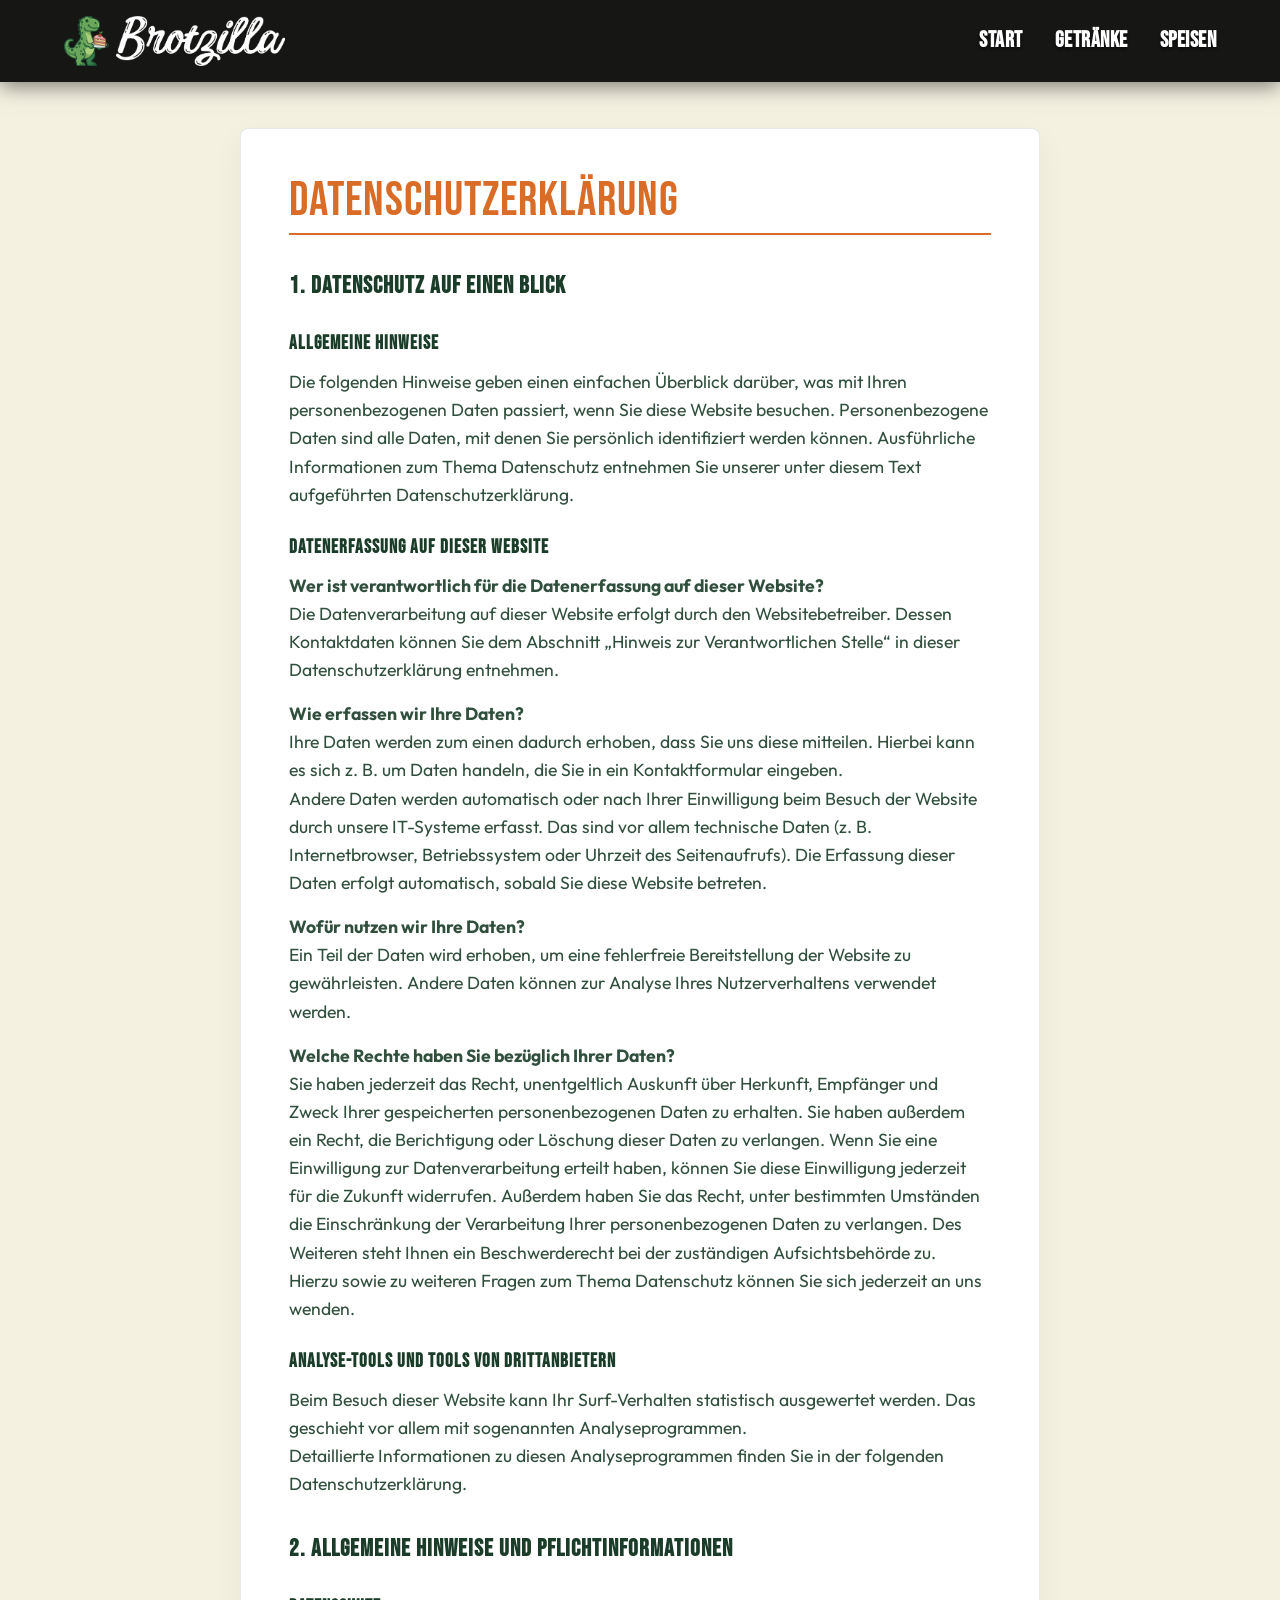
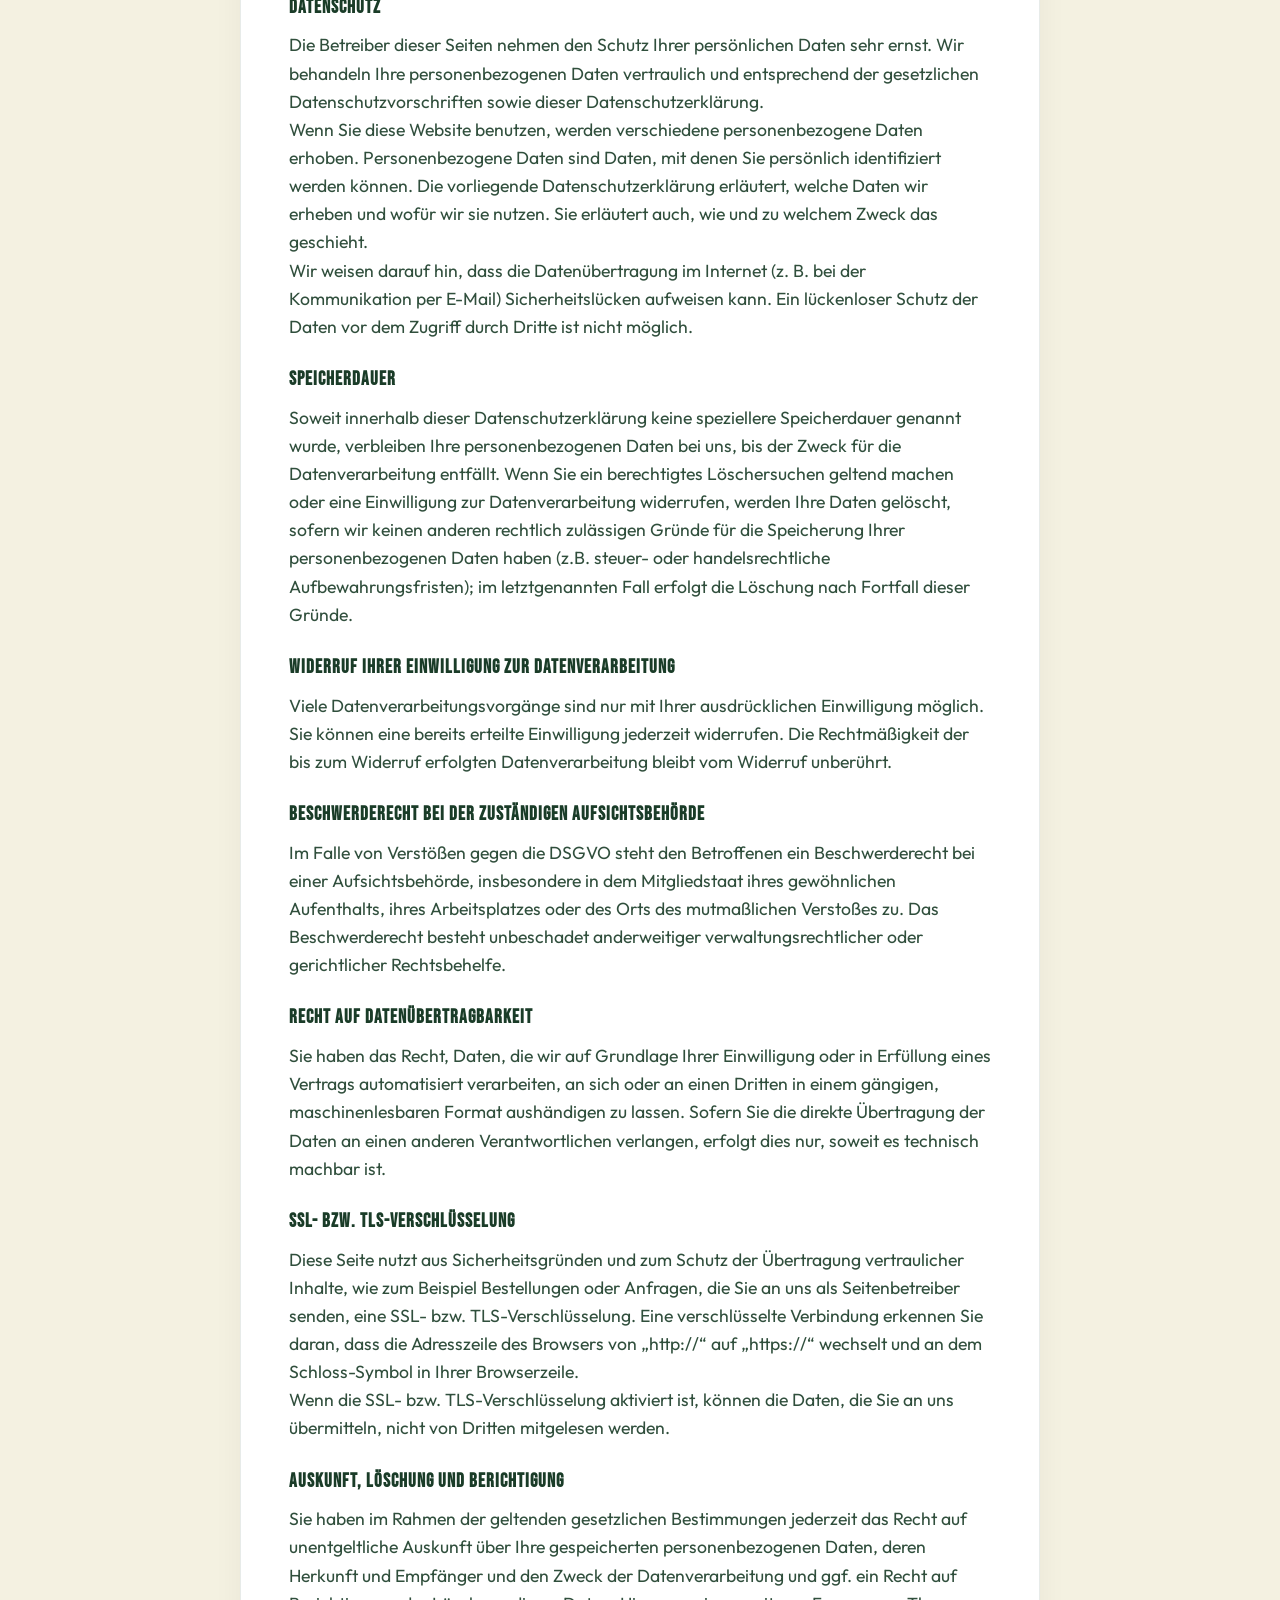
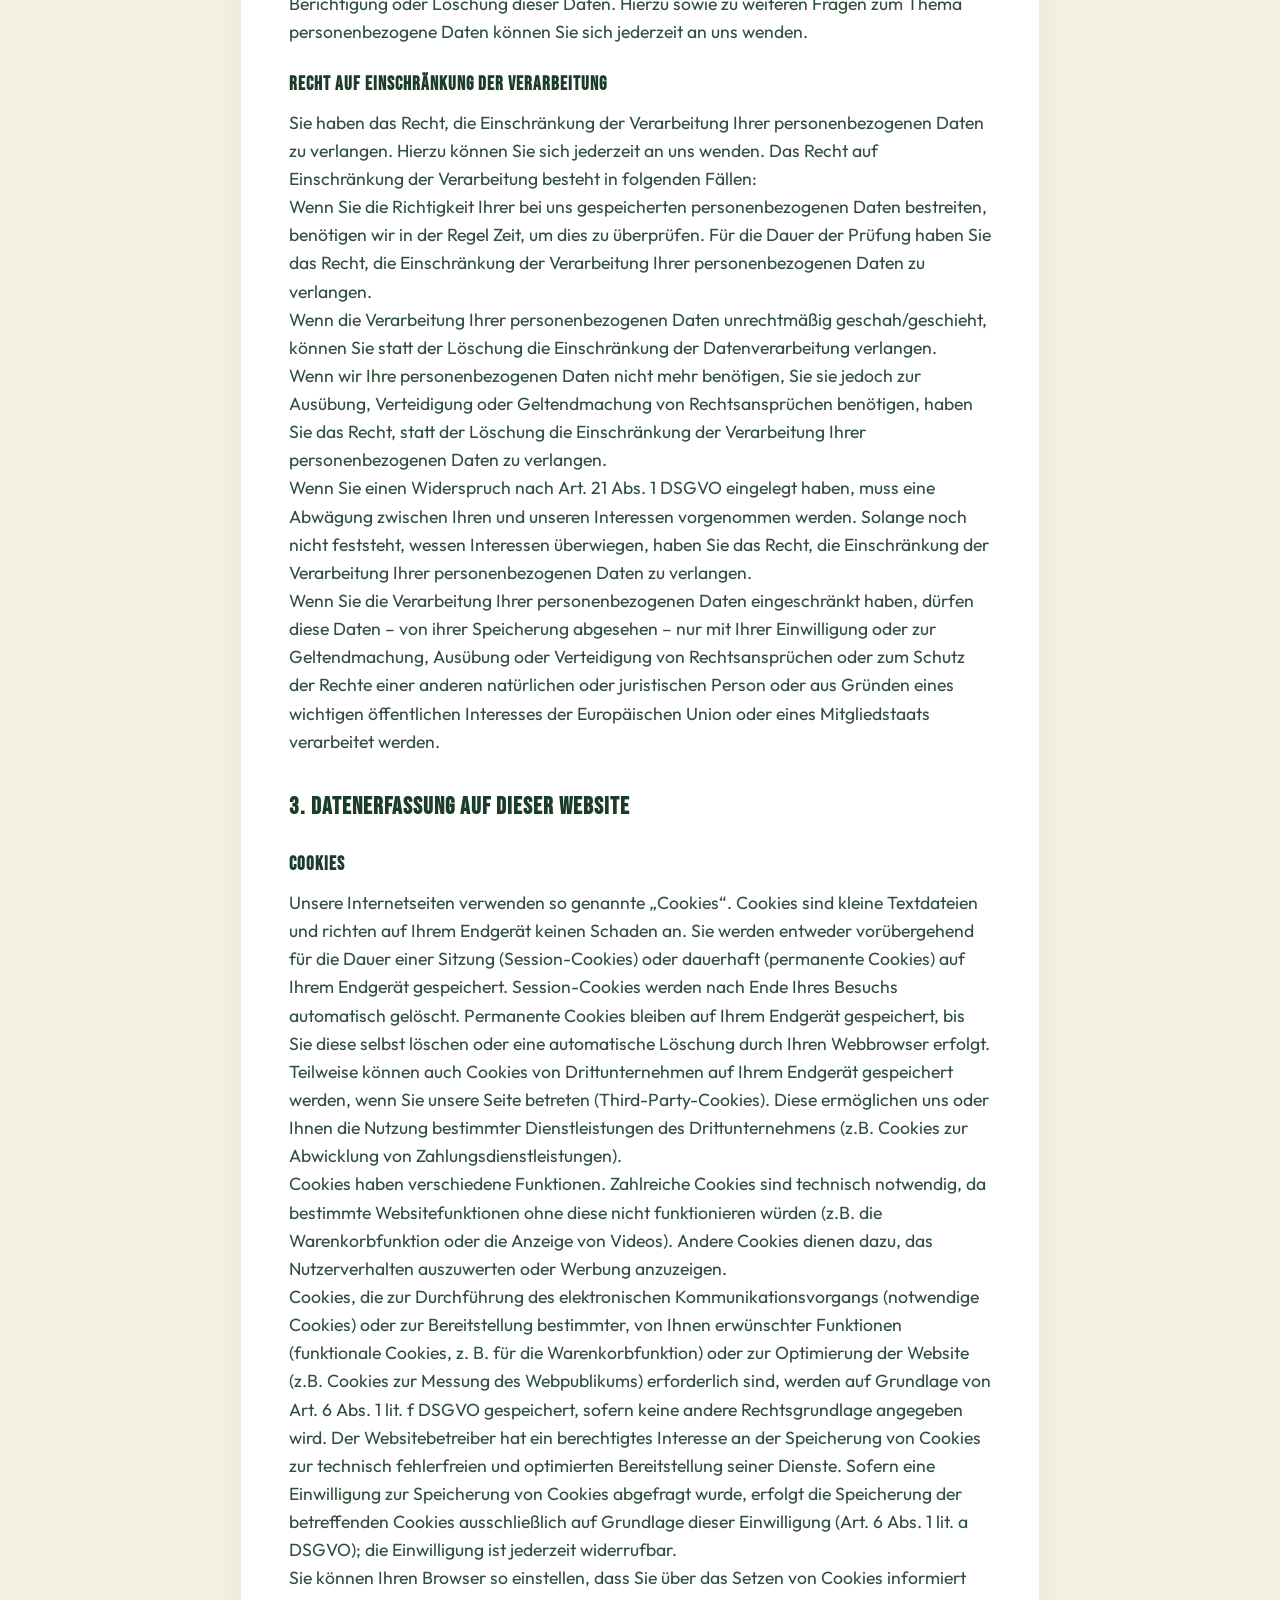
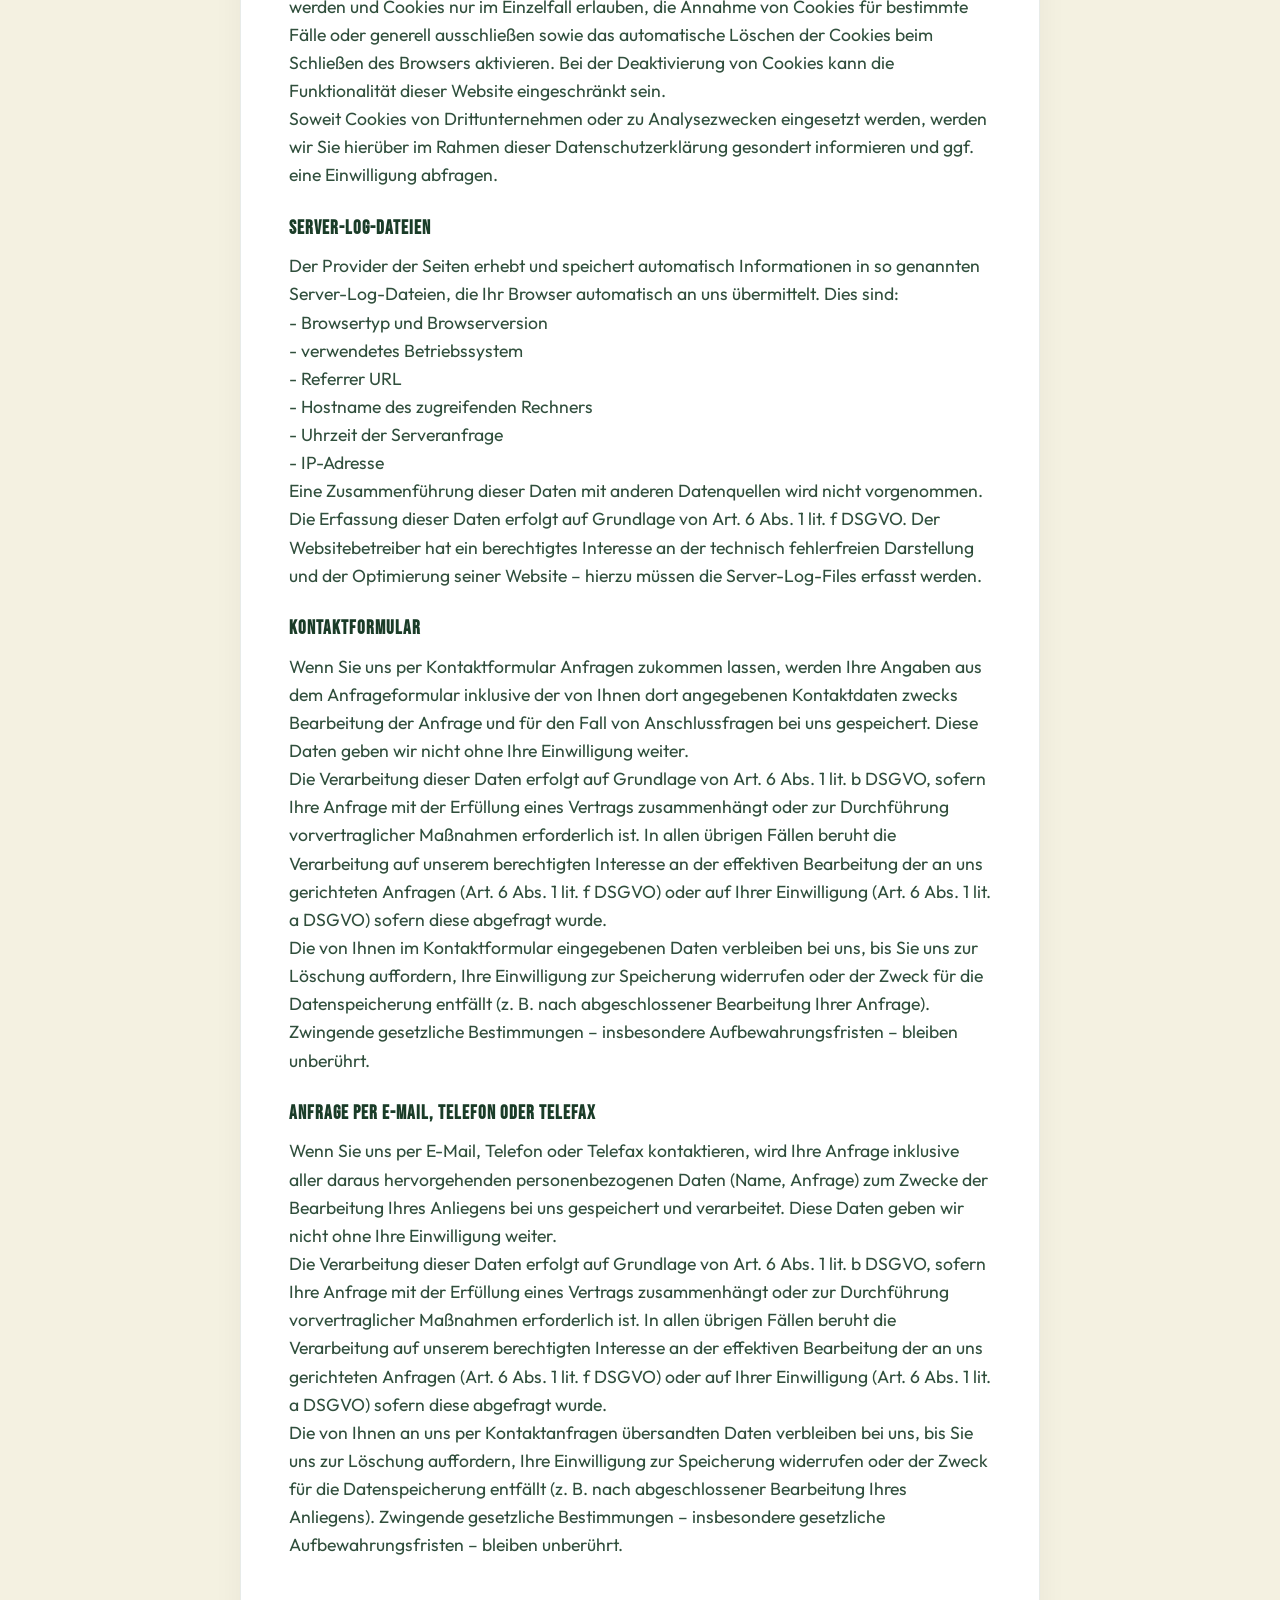
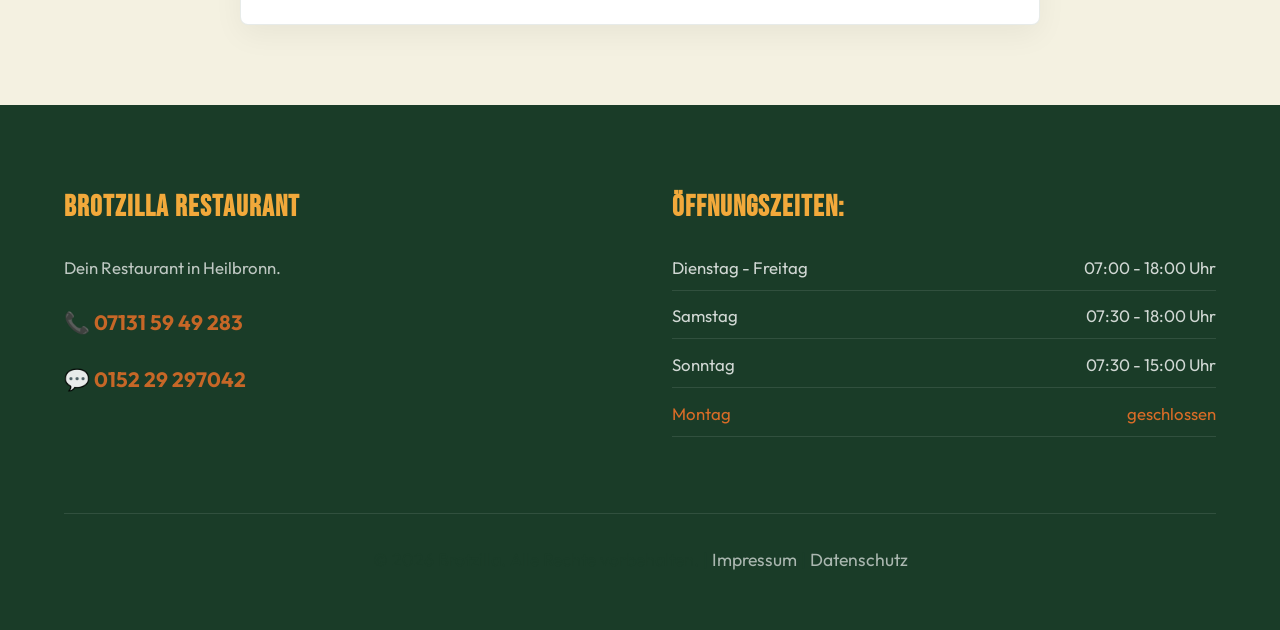
==== commit ca9658b9: "Refactor styles and update content for Brotzilla website - Updated CSS for hero slider and added new" ====
--- a/datenschutz.html
+++ b/datenschutz.html
@@ -72,10 +72,6 @@
                 <li><a href="index.html">Start</a></li>
                 <li><a href="getraenke.html">Getränke</a></li>
                 <li><a href="speisen.html">Speisen</a></li>
-                <li style="display: flex; flex-direction: column; align-items: center; gap: 2px;">
-                    <span class="btn-primary" style="opacity: 0.6; cursor: not-allowed;">Reservieren</span>
-                    <span style="font-size: 0.7rem; font-weight: bold; color: var(--primary); text-transform: uppercase;">Coming soon</span>
-                </li>
                 <li class="mobile-only" style="margin-top: 1.5rem;"><a href="impressum.html">Impressum</a></li>
                 <li class="mobile-only"><a href="datenschutz.html">Datenschutz</a></li>
             </ul>
@@ -182,9 +178,10 @@
     <footer class="main-footer" id="contact">
         <div class="footer-container">
             <div class="footer-info">
-                <h3>Brotzilla Bäckerei</h3>
-                <p>Deine Bäckerei in Heilbronn.</p>
+                <h3>Brotzilla Restaurant</h3>
+                <p>Dein Restaurant in Heilbronn.</p>
                 <p class="phone-number"><a href="tel:+4971315949283">📞 07131 59 49 283</a></p>
+                <p class="phone-number"><a href="https://wa.me/4915229297042" target="_blank" rel="noopener">💬 0152 29 297042</a></p>
             </div>
             <div class="footer-hours">
                 <h3>Öffnungszeiten:</h3>
--- a/css/style.css
+++ b/css/style.css
@@ -238,10 +238,19 @@
 .hero-slider .slide {
     position: absolute;
     inset: 0;
-    background-size: cover;
-    background-position: center;
     opacity: 0;
+    overflow: hidden;
     transition: opacity 1.5s ease-in-out;
+
+}
+
+.slide-img {
+    position: absolute;
+    inset: 0;
+    width: 100%;
+    height: 100%;
+    object-fit: cover;
+    object-position: center;
 }
 
 .hero-slider .slide.active { opacity: 1; }
@@ -277,25 +286,53 @@
 
 .slider-dots {
     position: absolute;
-    bottom: 1.5rem;
-    right: 2rem;
+    bottom: 1rem;
+    left: 50%;
+    transform: translateX(-50%);
     z-index: 3;
     display: flex;
-    gap: 8px;
+    gap: 10px;
+    align-items: center;
 }
 
 .slider-dots .dot {
-    width: 10px;
-    height: 10px;
+    width: 44px;
+    height: 44px;
     border-radius: 50%;
-    background: rgba(255,255,255,0.5);
+    background: rgba(0,0,0,0.5);
+    border: 2px solid rgba(255,255,255,0.35);
     cursor: pointer;
     transition: var(--transition);
+    display: flex;
+    align-items: center;
+    justify-content: center;
+    padding: 0;
+    overflow: hidden;
+}
+
+.slider-dots .dot:hover {
+    border-color: rgba(255,255,255,0.8);
+    transform: scale(1.1);
 }
 
 .slider-dots .dot.active {
-    background: var(--primary);
-    transform: scale(1.3);
+    border-color: var(--primary);
+    box-shadow: 0 0 10px rgba(217,108,39,0.6);
+    transform: scale(1.15);
+}
+
+.slider-dots .dot .dot-svg,
+.slider-dots .dot .dot-photo {
+    width: 100%;
+    height: 100%;
+    object-fit: cover;
+    opacity: 0.75;
+    transition: var(--transition);
+}
+
+.slider-dots .dot.active .dot-svg,
+.slider-dots .dot.active .dot-photo {
+    opacity: 1;
 }
 
 .hero-text-overlay {
@@ -347,6 +384,190 @@
     font-weight: 600;
 }
 
+/* ── Cookie Banner ── */
+.cookie-banner {
+    position: fixed;
+    bottom: 0;
+    left: 0;
+    right: 0;
+    z-index: 9999;
+    background: rgba(5, 5, 5, 0.97);
+    backdrop-filter: blur(20px);
+    border-top: 1px solid rgba(209,93,32,0.3);
+    padding: 1.2rem 5%;
+    transform: translateY(100%);
+    transition: transform 0.4s cubic-bezier(0.4, 0, 0.2, 1);
+}
+
+.cookie-banner.visible {
+    transform: translateY(0);
+}
+
+.cookie-content {
+    max-width: 1100px;
+    margin: 0 auto;
+    display: flex;
+    align-items: center;
+    gap: 2rem;
+    flex-wrap: wrap;
+}
+
+.cookie-text {
+    flex: 1;
+    min-width: 260px;
+}
+
+.cookie-text strong {
+    color: var(--neon-yellow);
+    font-size: 0.95rem;
+    letter-spacing: 0.5px;
+    display: block;
+    margin-bottom: 0.3rem;
+}
+
+.cookie-text p {
+    color: rgba(255,255,255,0.5);
+    font-size: 0.8rem;
+    margin: 0;
+    line-height: 1.5;
+}
+
+.cookie-text a {
+    color: var(--neon-orange);
+    text-decoration: none;
+}
+
+.cookie-text a:hover {
+    text-decoration: underline;
+}
+
+.cookie-actions {
+    display: flex;
+    gap: 0.8rem;
+    flex-shrink: 0;
+    flex-wrap: wrap;
+}
+
+.cookie-btn {
+    padding: 0.6rem 1.4rem;
+    border-radius: 9999px;
+    font-weight: 600;
+    font-size: 0.82rem;
+    letter-spacing: 0.8px;
+    text-transform: uppercase;
+    cursor: pointer;
+    border: none;
+    transition: all 0.3s ease;
+    white-space: nowrap;
+}
+
+.cookie-btn-decline {
+    background: transparent;
+    color: rgba(255,255,255,0.5);
+    border: 1px solid rgba(255,255,255,0.2);
+}
+
+.cookie-btn-decline:hover {
+    border-color: rgba(255,255,255,0.5);
+    color: #fff;
+}
+
+.cookie-btn-accept {
+    background: var(--neon-orange);
+    color: #000;
+    border: 1.5px solid var(--neon-orange);
+    box-shadow: 0 0 16px rgba(209,93,32,0.4);
+}
+
+.cookie-btn-accept:hover {
+    box-shadow: 0 0 24px rgba(209,93,32,0.6);
+    transform: translateY(-1px);
+}
+
+/* Maps Placeholder */
+.maps-placeholder {
+    display: none;
+    width: 100%;
+    height: 100%;
+    min-height: 420px;
+    background: rgba(255,255,255,0.03);
+    border-radius: 16px;
+    flex-direction: column;
+    align-items: center;
+    justify-content: center;
+    gap: 1rem;
+    text-align: center;
+    padding: 2rem;
+}
+
+.maps-placeholder p {
+    color: rgba(255,255,255,0.4);
+    font-size: 0.95rem;
+    margin: 0;
+}
+
+/* ── About Section ── */
+.about-section {
+    padding: 4rem 5%;
+    text-align: center;
+}
+
+.about-content {
+    max-width: 780px;
+    margin: 0 auto;
+}
+
+.about-heading {
+    font-size: clamp(1.8rem, 4vw, 2.8rem);
+    font-weight: 800;
+    text-transform: uppercase;
+    letter-spacing: 2px;
+    color: var(--neon-peach);
+    margin-bottom: 0.5rem;
+}
+
+.about-tagline {
+    font-size: 0.85rem;
+    letter-spacing: 2px;
+    text-transform: uppercase;
+    color: var(--neon-orange);
+    margin-bottom: 1.8rem;
+    opacity: 0.9;
+}
+
+.about-text {
+    font-size: 1rem;
+    color: var(--text-color);
+    line-height: 1.8;
+    margin-bottom: 1rem;
+    text-align: center;
+    opacity: 0.85;
+}
+
+.about-text strong {
+    color: var(--primary);
+    font-weight: 700;
+    opacity: 1;
+}
+
+.about-chips {
+    display: flex;
+    flex-wrap: wrap;
+    justify-content: center;
+    gap: 0.6rem;
+    margin-top: 2rem;
+}
+
+.about-chips span {
+    background: rgba(26,60,40,0.06);
+    border: 1px solid rgba(26,60,40,0.15);
+    border-radius: 9999px;
+    padding: 0.4rem 1rem;
+    font-size: 0.85rem;
+    color: var(--text-color);
+    letter-spacing: 0.5px;
+}
+
 /* ── Reviews Section ── */
 .reviews-section {
     padding: 5rem 5%;
@@ -502,6 +723,7 @@
 
 .menu-category {
     margin-bottom: 3.5rem;
+    scroll-margin-top: 160px;
 }
 
 .category-title {
@@ -833,6 +1055,23 @@
     align-items: center;
 }
 
+.menu-item.price-four-cols {
+    grid-template-columns: 36px 1fr auto;
+    gap: 0.4rem;
+    align-items: center;
+}
+
+.price-four-cols-wrapper {
+    display: flex;
+    gap: 0.5rem;
+}
+
+.price-four-cols-wrapper .item-price {
+    min-width: 52px;
+    text-align: right;
+    font-size: 0.95rem;
+}
+
 @media (max-width: 768px) {
     .menu-item.price-three-cols {
         grid-template-columns: 1fr 50px 50px 55px;
@@ -861,7 +1100,24 @@
     margin-bottom: 2rem;
     flex-wrap: wrap;
 }
+.tab-icon {
+    height: 28px;
+    width: auto;
+    vertical-align: middle;
+    margin-right: 6px;
+    object-fit: contain;
+}
+
+.tab-icon-photo {
+    height: 28px;
+    width: 28px;
+    border-radius: 50%;
+    object-fit: cover;
+}
+
 .menu-tab-btn {
+    display: inline-flex;
+    align-items: center;
     background: transparent;
     border: 2px solid var(--primary);
     color: var(--primary);
@@ -951,4 +1207,41 @@
         font-weight: normal;
         margin-bottom: 2px;
     }
-}
+
+    .menu-item.price-four-cols {
+        display: flex;
+        flex-direction: column;
+        gap: 0.5rem;
+    }
+
+    .menu-item.price-four-cols .item-number {
+        display: inline;
+        margin-right: 0.4rem;
+    }
+
+    .price-four-cols-wrapper {
+        display: flex;
+        justify-content: space-between;
+        width: 100%;
+        padding-top: 0.4rem;
+        border-top: 1px dashed rgba(255,255,255,0.08);
+    }
+
+    .price-four-cols-wrapper .item-price {
+        display: flex;
+        flex-direction: column;
+        align-items: center;
+        text-align: center;
+        font-size: 0.88rem;
+        min-width: 0;
+        flex: 1;
+    }
+
+    .price-four-cols-wrapper .item-price::before {
+        content: attr(data-label);
+        font-size: 0.6rem;
+        color: rgba(26,60,40,0.55);
+        font-weight: 400;
+        margin-bottom: 2px;
+    }
+}
